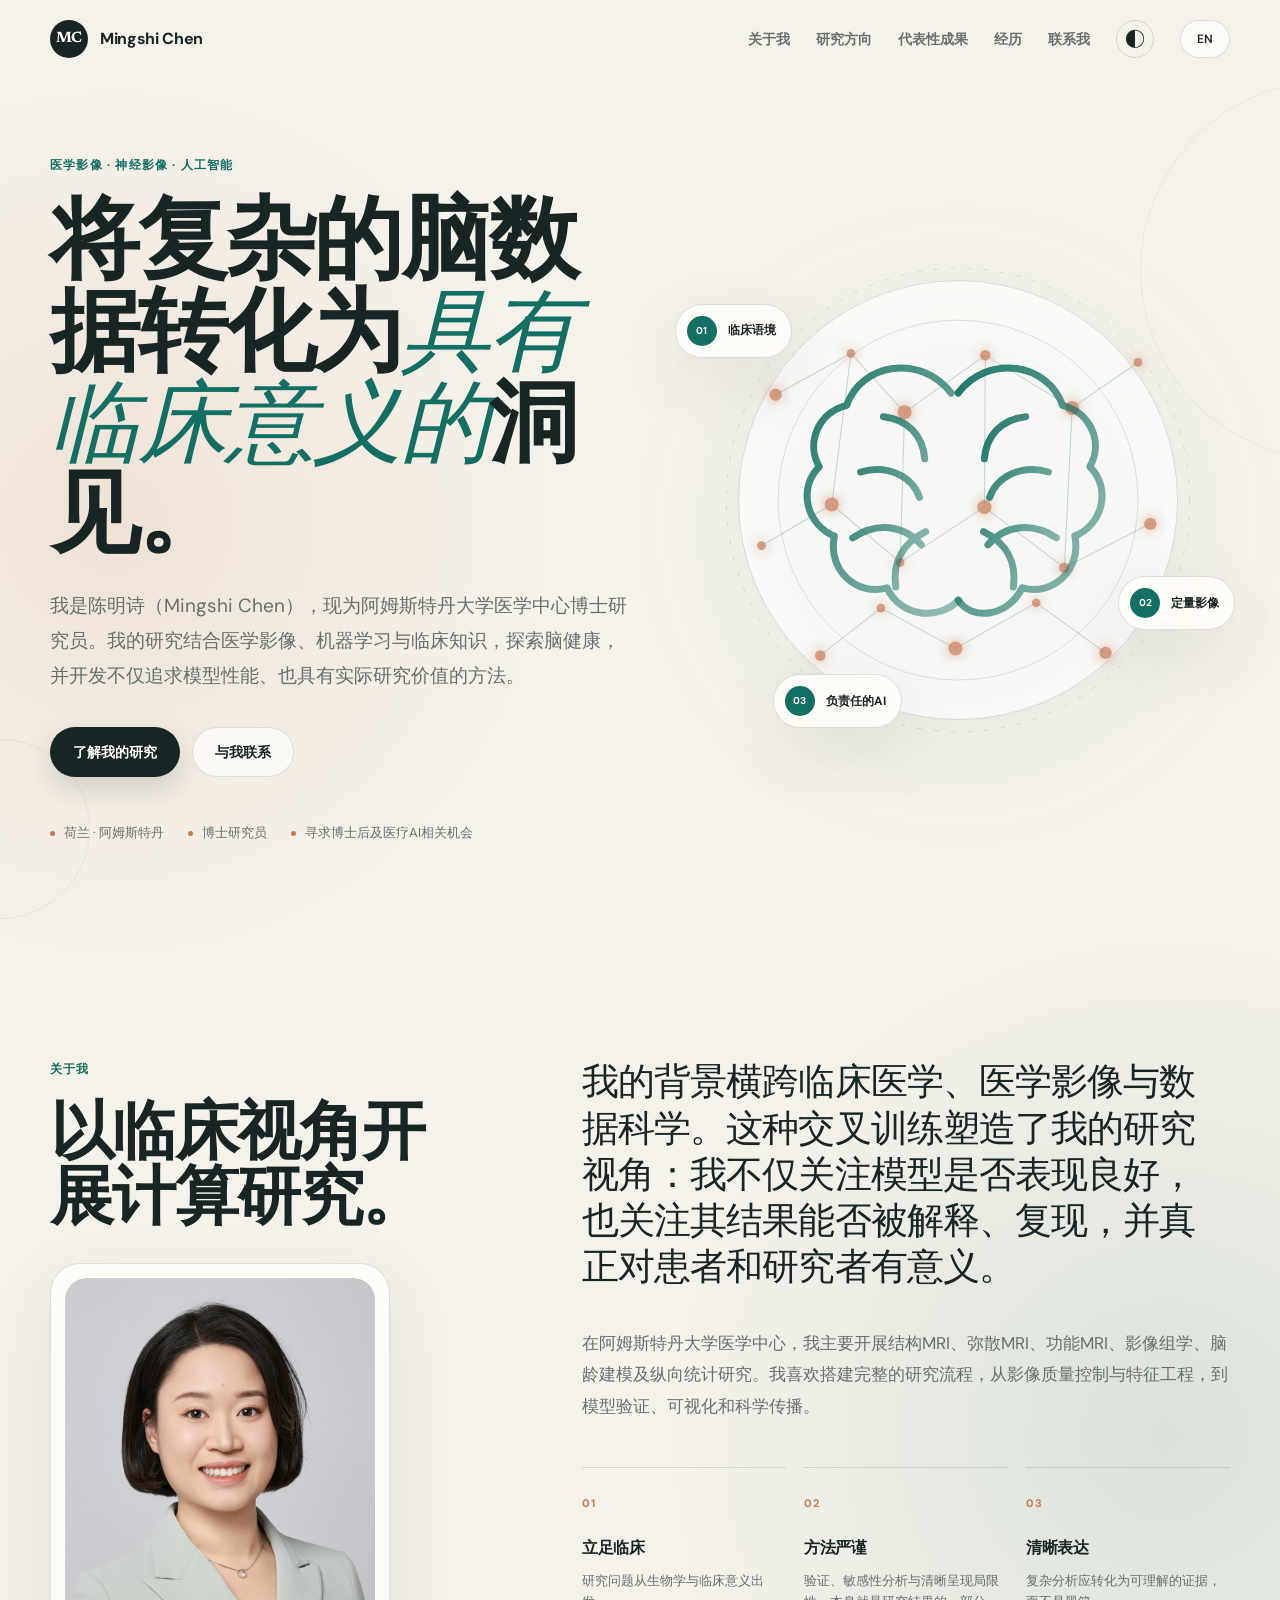
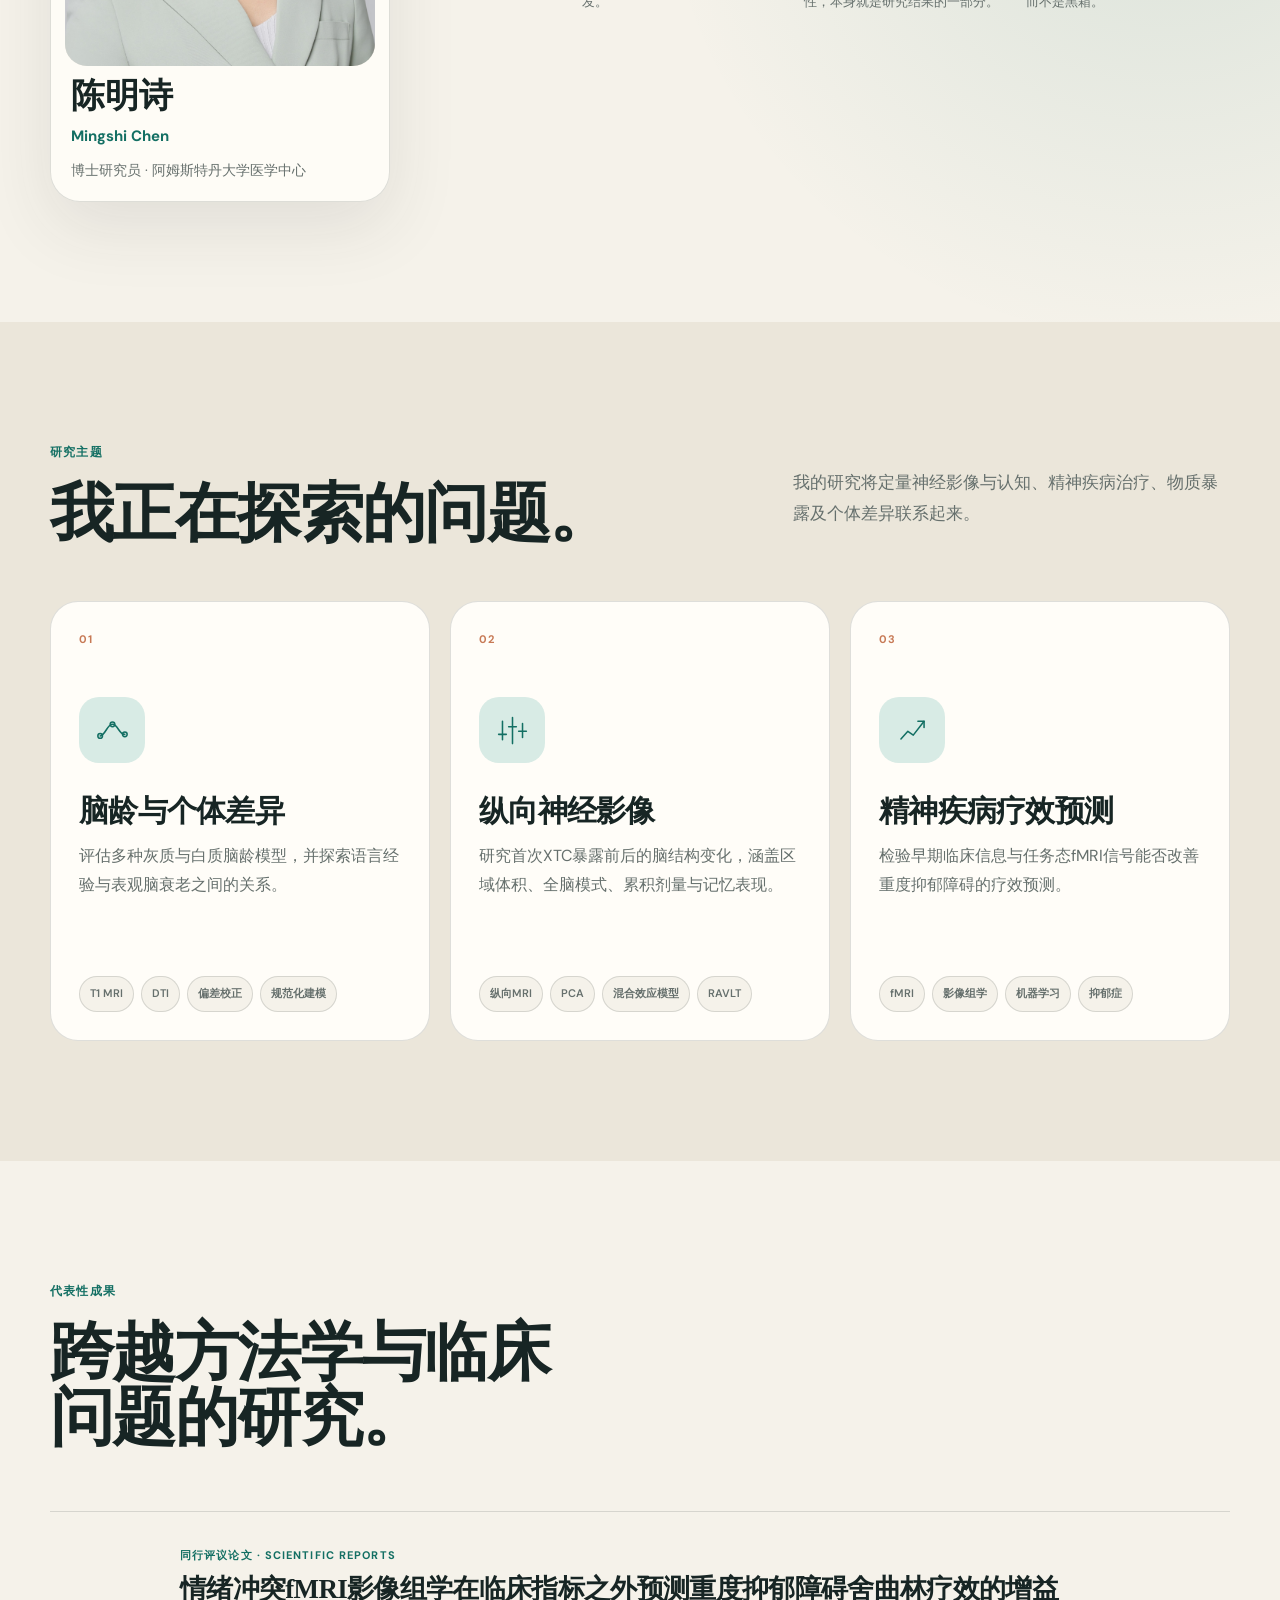
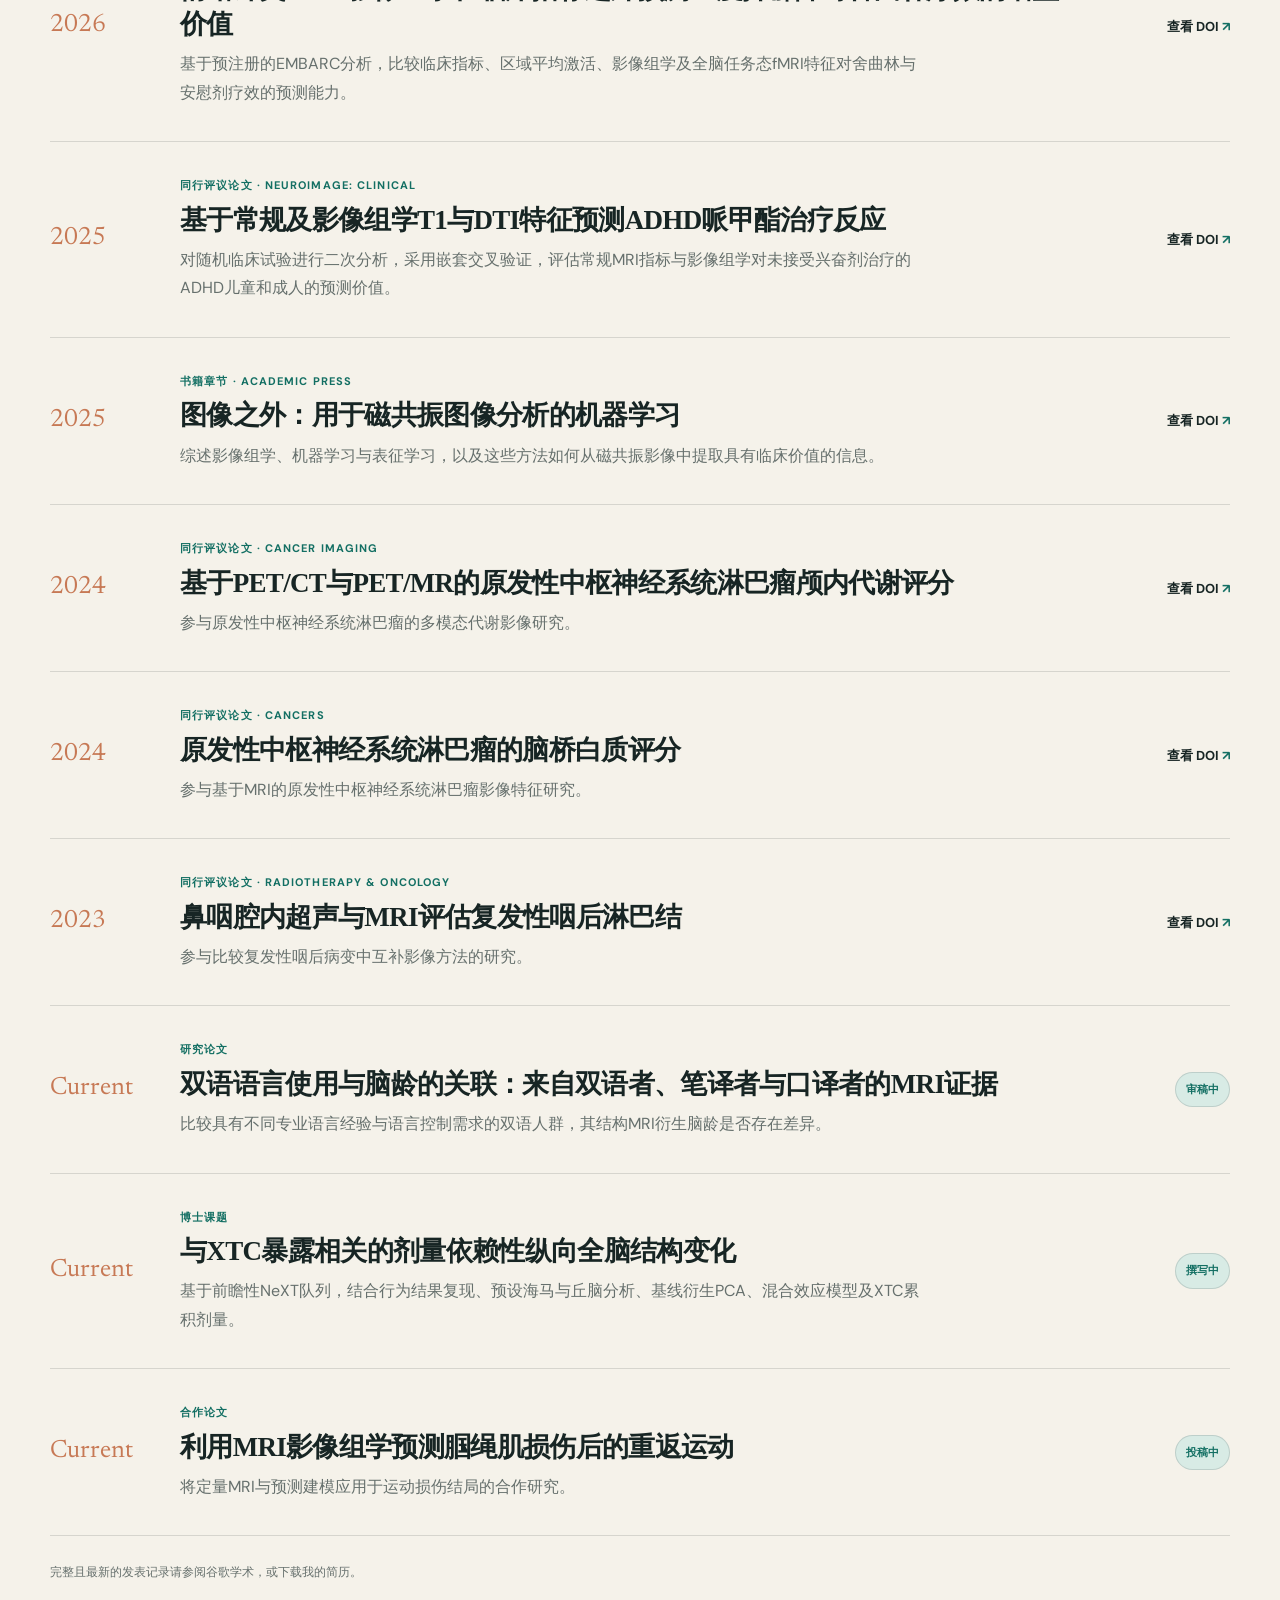
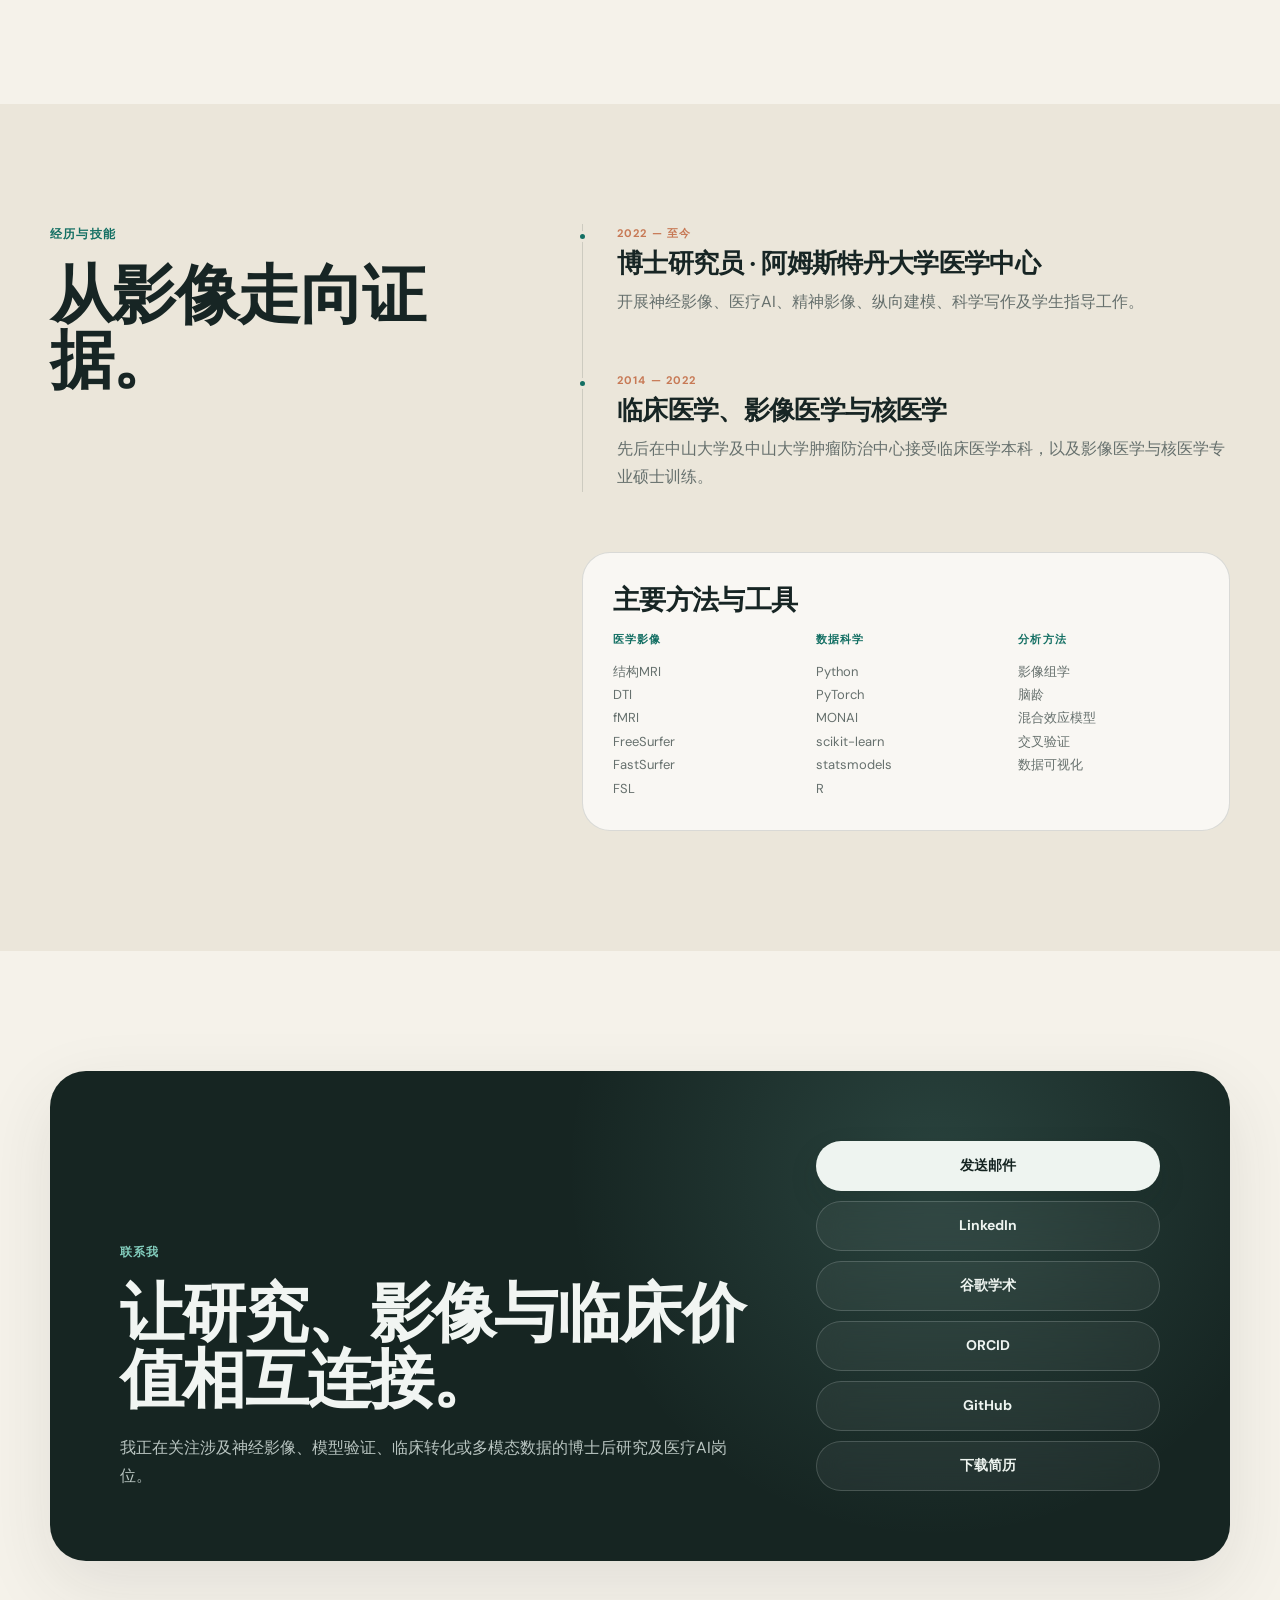
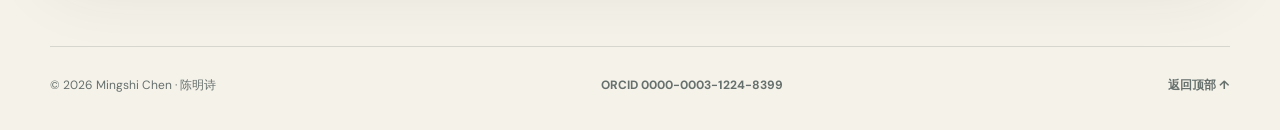
==== zh.html @ d7b3ef87 "Add files via upload" ====
<!DOCTYPE html>

<html data-theme="light" lang="zh-CN">
<head>
<meta charset="utf-8"/>
<meta content="width=device-width, initial-scale=1, viewport-fit=cover" name="viewport"/>
<meta content="Mingshi Chen——从事神经影像、脑健康与临床导向机器学习研究的医学影像与人工智能研究者。" name="description"/>
<meta content="#f7f5ef" name="theme-color"/>
<title>Mingshi Chen｜医学影像与人工智能</title>
<meta content="Mingshi Chen｜医学影像与人工智能" property="og:title"/>
<meta content="在神经影像、临床科学与机器学习交叉领域开展医学影像与人工智能研究。" property="og:description"/>
<meta content="website" property="og:type"/>
<link href="https://fonts.googleapis.com" rel="preconnect"/>
<link crossorigin="" href="https://fonts.gstatic.com" rel="preconnect"/>
<link href="index.html" hreflang="en" rel="alternate"/><link href="zh.html" hreflang="zh-CN" rel="alternate"/><link href="https://fonts.googleapis.com/css2?family=DM+Sans:wght@400;500;600;700&amp;family=Newsreader:opsz,wght@6..72,500;6..72,600&amp;display=swap" rel="stylesheet"/>
<link href="styles.css" rel="stylesheet"/>
<script>
    // Apply saved theme before rendering to avoid a flash.
    const savedTheme = localStorage.getItem("theme");
    if (savedTheme) document.documentElement.dataset.theme = savedTheme;
  </script>
</head>
<body>
<a class="skip-link" href="#main">跳到正文</a>
<header class="site-header">
<div class="container nav-wrap">
<a aria-label="Mingshi Chen，主页" class="brand" href="#top">
<span aria-hidden="true" class="brand-mark">MC</span>
<span>Mingshi Chen</span>
</a>
<button aria-controls="main-nav" aria-expanded="false" class="nav-toggle">
<span class="sr-only">打开导航菜单</span>
<span></span><span></span>
</button>
<nav aria-label="主导航" class="main-nav" id="main-nav">
<a href="#about">关于我</a>
<a href="#research">研究方向</a>
<a href="#work">代表性成果</a>
<a href="#experience">经历</a>
<a href="#contact">联系我</a>
<button aria-label="切换颜色主题" class="theme-toggle" type="button">
<span aria-hidden="true" class="theme-icon">◐</span>
</button>
<a aria-label="Switch to English" class="lang-switch" data-language-target="index.html" href="index.html" hreflang="en" lang="en">EN</a></nav>
</div>
</header>
<main id="main">
<section class="hero" id="top">
<div aria-hidden="true" class="hero-orbit hero-orbit-one"></div>
<div aria-hidden="true" class="hero-orbit hero-orbit-two"></div>
<div class="container hero-grid">
<div class="hero-copy reveal">
<p class="eyebrow">医学影像 · 神经影像 · 人工智能</p>
<h1>将复杂的脑数据转化为<em>具有临床意义的</em>洞见。</h1>
<p class="hero-lead">我是陈明诗（Mingshi Chen），现为阿姆斯特丹大学医学中心博士研究员。我的研究结合医学影像、机器学习与临床知识，探索脑健康，并开发不仅追求模型性能、也具有实际研究价值的方法。</p>
<div class="hero-actions">
<a class="button button-primary" href="#research">了解我的研究</a>
<a class="button button-secondary" href="#contact">与我联系</a>
</div>
<ul aria-label="当前简介" class="hero-meta">
<li>荷兰 · 阿姆斯特丹</li>
<li>博士研究员</li>
<li>寻求博士后及医疗AI相关机会</li>
</ul>
</div>
<div aria-label="脑影像与互联数据的抽象可视化" class="hero-visual reveal">
<svg aria-labelledby="brain-title brain-desc" role="img" viewbox="0 0 620 620">
<title id="brain-title">Abstract brain and data network</title>
<desc id="brain-desc">Organic brain contours surrounded by connected data points.</desc>
<defs>
<lineargradient id="brainGradient" x1="0" x2="1" y1="0" y2="1">
<stop offset="0%" stop-color="currentColor" stop-opacity=".95"></stop>
<stop offset="100%" stop-color="currentColor" stop-opacity=".42"></stop>
</lineargradient>
<filter id="softGlow">
<fegaussianblur result="blur" stddeviation="7"></fegaussianblur>
<femerge><femergenode in="blur"></femergenode><femergenode in="SourceGraphic"></femergenode></femerge>
</filter>
</defs>
<circle class="visual-halo" cx="310" cy="310" r="250"></circle>
<circle class="visual-ring" cx="310" cy="310" r="205"></circle>
<circle class="visual-ring visual-ring-dash" cx="310" cy="310" r="264"></circle>
<g class="network-lines">
<path d="M102 190 L188 143 L249 210 L341 145 L440 205 L515 153"></path>
<path d="M86 362 L166 315 L244 381 L340 318 L431 387 L529 337"></path>
<path d="M153 487 L222 433 L307 479 L399 427 L478 484"></path>
<path d="M188 143 L166 315 M249 210 L244 381 M341 145 L340 318 M440 205 L431 387"></path>
</g>
<g class="network-nodes" filter="url(#softGlow)">
<circle cx="102" cy="190" r="7"></circle><circle cx="188" cy="143" r="5"></circle>
<circle cx="249" cy="210" r="8"></circle><circle cx="341" cy="145" r="6"></circle>
<circle cx="440" cy="205" r="8"></circle><circle cx="515" cy="153" r="5"></circle>
<circle cx="86" cy="362" r="5"></circle><circle cx="166" cy="315" r="8"></circle>
<circle cx="244" cy="381" r="5"></circle><circle cx="340" cy="318" r="8"></circle>
<circle cx="431" cy="387" r="6"></circle><circle cx="529" cy="337" r="7"></circle>
<circle cx="153" cy="487" r="6"></circle><circle cx="222" cy="433" r="5"></circle>
<circle cx="307" cy="479" r="8"></circle><circle cx="399" cy="427" r="5"></circle>
<circle cx="478" cy="484" r="7"></circle>
</g>
<g class="brain-shape" fill="none" stroke="url(#brainGradient)" stroke-linecap="round" stroke-linejoin="round">
<path d="M302 188c-35-45-102-34-119 14-32 8-47 43-31 70-25 24-15 66 17 79-8 38 25 69 60 59 16 33 57 38 82 14"></path>
<path d="M310 188c35-45 102-34 119 14 32 8 47 43 31 70 25 24 15 66-17 79 8 38-25 69-60 59-16 33-57 38-73 14"></path>
<path d="M306 195v222"></path>
<path d="M225 215c28 3 45 22 47 48M199 278c31-9 59 5 67 29M190 353c27-18 58-15 78 8M239 409c-4-28 8-50 34-63"></path>
<path d="M387 215c-28 3-45 22-47 48M413 278c-31-9-59 5-67 29M422 353c-27-18-58-15-78 8M373 409c4-28-8-50-34-63"></path>
</g>
</svg>
<div class="visual-label label-one"><span>01</span><strong>临床语境</strong></div><div class="visual-label label-two"><span>02</span><strong>定量影像</strong></div><div class="visual-label label-three"><span>03</span><strong>负责任的AI</strong></div></div>
</div>
</section>
<section class="section about-section" id="about">
<div class="container two-column">
<div class="section-heading reveal">
<p class="eyebrow">关于我</p>
<h2>以临床视角开展计算研究。</h2>
<div class="about-photo-card reveal"><div class="about-photo-frame"><img alt="陈明诗个人照片" src="mingshi-chen-photo.jpg"/></div><div class="about-photo-caption"><p class="about-photo-name">陈明诗</p><p class="about-photo-subname">Mingshi Chen</p><p class="about-photo-role">博士研究员 · 阿姆斯特丹大学医学中心</p></div></div></div>
<div class="about-copy reveal">
<p class="large-copy">我的背景横跨临床医学、医学影像与数据科学。这种交叉训练塑造了我的研究视角：我不仅关注模型是否表现良好，也关注其结果能否被解释、复现，并真正对患者和研究者有意义。</p>
<p>在阿姆斯特丹大学医学中心，我主要开展结构MRI、弥散MRI、功能MRI、影像组学、脑龄建模及纵向统计研究。我喜欢搭建完整的研究流程，从影像质量控制与特征工程，到模型验证、可视化和科学传播。</p>
<div class="principles">
<article>
<span>01</span>
<h3>立足临床</h3>
<p>研究问题从生物学与临床意义出发。</p>
</article>
<article>
<span>02</span>
<h3>方法严谨</h3>
<p>验证、敏感性分析与清晰呈现局限性，本身就是研究结果的一部分。</p>
</article>
<article>
<span>03</span>
<h3>清晰表达</h3>
<p>复杂分析应转化为可理解的证据，而不是黑箱。</p>
</article>
</div>
</div>
</div>
</section>
<section class="section research-section" id="research">
<div class="container">
<div class="section-heading section-heading-wide reveal">
<div>
<p class="eyebrow">研究主题</p>
<h2>我正在探索的问题。</h2>
</div>
<p>我的研究将定量神经影像与认知、精神疾病治疗、物质暴露及个体差异联系起来。</p>
</div>
<div class="card-grid">
<article class="research-card reveal">
<div class="card-index">01</div>
<div aria-hidden="true" class="card-icon">
<svg viewbox="0 0 48 48"><path d="M8 31c7-1 9-15 16-15s9 14 16 13"></path><circle cx="8" cy="31" r="3"></circle><circle cx="24" cy="16" r="3"></circle><circle cx="40" cy="29" r="3"></circle></svg>
</div>
<h3>脑龄与个体差异</h3>
<p>评估多种灰质与白质脑龄模型，并探索语言经验与表观脑衰老之间的关系。</p>
<ul class="tag-list">
<li>T1 MRI</li><li>DTI</li><li>偏差校正</li><li>规范化建模</li>
</ul>
</article>
<article class="research-card reveal">
<div class="card-index">02</div>
<div aria-hidden="true" class="card-icon">
<svg viewbox="0 0 48 48"><path d="M11 12v24M24 7v34M37 15v18"></path><path d="M6 29h10M19 19h10M32 25h10"></path></svg>
</div>
<h3>纵向神经影像</h3>
<p>研究首次XTC暴露前后的脑结构变化，涵盖区域体积、全脑模式、累积剂量与记忆表现。</p>
<ul class="tag-list">
<li>纵向MRI</li><li>PCA</li><li>混合效应模型</li><li>RAVLT</li>
</ul>
</article>
<article class="research-card reveal">
<div class="card-index">03</div>
<div aria-hidden="true" class="card-icon">
<svg viewbox="0 0 48 48"><path d="M9 35l9-10 7 5 14-18"></path><path d="M31 12h8v8"></path></svg>
</div>
<h3>精神疾病疗效预测</h3>
<p>检验早期临床信息与任务态fMRI信号能否改善重度抑郁障碍的疗效预测。</p>
<ul class="tag-list">
<li>fMRI</li><li>影像组学</li><li>机器学习</li><li>抑郁症</li>
</ul>
</article>
</div>
</div>
</section>
<section class="section work-section" id="work">
<div class="container">
<div class="section-heading reveal">
<p class="eyebrow">代表性成果</p>
<h2>跨越方法学与临床问题的研究。</h2>
</div>
<div class="work-list">
<article class="work-item reveal">
<div class="work-year">2026</div>
<div>
<p class="work-type">同行评议论文 · Scientific Reports</p>
<h3>情绪冲突fMRI影像组学在临床指标之外预测重度抑郁障碍舍曲林疗效的增益价值</h3>
<p>基于预注册的EMBARC分析，比较临床指标、区域平均激活、影像组学及全脑任务态fMRI特征对舍曲林与安慰剂疗效的预测能力。</p>
</div>
<a class="text-link" href="https://doi.org/10.1038/s41598-026-56688-y" rel="noopener noreferrer" target="_blank">查看 DOI <span aria-hidden="true">↗</span></a>
</article>
<article class="work-item reveal">
<div class="work-year">2025</div>
<div>
<p class="work-type">同行评议论文 · NeuroImage: Clinical</p>
<h3>基于常规及影像组学T1与DTI特征预测ADHD哌甲酯治疗反应</h3>
<p>对随机临床试验进行二次分析，采用嵌套交叉验证，评估常规MRI指标与影像组学对未接受兴奋剂治疗的ADHD儿童和成人的预测价值。</p>
</div>
<a class="text-link" href="https://doi.org/10.1016/j.nicl.2024.103707" rel="noopener noreferrer" target="_blank">查看 DOI <span aria-hidden="true">↗</span></a>
</article>
<article class="work-item reveal">
<div class="work-year">2025</div>
<div>
<p class="work-type">书籍章节 · Academic Press</p>
<h3>图像之外：用于磁共振图像分析的机器学习</h3>
<p>综述影像组学、机器学习与表征学习，以及这些方法如何从磁共振影像中提取具有临床价值的信息。</p>
</div>
<a class="text-link" href="https://doi.org/10.1016/B978-0-443-14109-6.00014-6" rel="noopener noreferrer" target="_blank">查看 DOI <span aria-hidden="true">↗</span></a>
</article>
<article class="work-item reveal">
<div class="work-year">2024</div>
<div>
<p class="work-type">同行评议论文 · Cancer Imaging</p>
<h3>基于PET/CT与PET/MR的原发性中枢神经系统淋巴瘤颅内代谢评分</h3>
<p>参与原发性中枢神经系统淋巴瘤的多模态代谢影像研究。</p>
</div>
<a class="text-link" href="https://doi.org/10.1186/s40644-024-00798-1" rel="noopener noreferrer" target="_blank">查看 DOI <span aria-hidden="true">↗</span></a>
</article>
<article class="work-item reveal">
<div class="work-year">2024</div>
<div>
<p class="work-type">同行评议论文 · Cancers</p>
<h3>原发性中枢神经系统淋巴瘤的脑桥白质评分</h3>
<p>参与基于MRI的原发性中枢神经系统淋巴瘤影像特征研究。</p>
</div>
<a class="text-link" href="https://doi.org/10.3390/cancers16152708" rel="noopener noreferrer" target="_blank">查看 DOI <span aria-hidden="true">↗</span></a>
</article>
<article class="work-item reveal">
<div class="work-year">2023</div>
<div>
<p class="work-type">同行评议论文 · Radiotherapy &amp; Oncology</p>
<h3>鼻咽腔内超声与MRI评估复发性咽后淋巴结</h3>
<p>参与比较复发性咽后病变中互补影像方法的研究。</p>
</div>
<a class="text-link" href="https://doi.org/10.1016/j.radonc.2023.109579" rel="noopener noreferrer" target="_blank">查看 DOI <span aria-hidden="true">↗</span></a>
</article>
<article class="work-item reveal">
<div class="work-year">Current</div>
<div>
<p class="work-type">研究论文</p>
<h3>双语语言使用与脑龄的关联：来自双语者、笔译者与口译者的MRI证据</h3>
<p>比较具有不同专业语言经验与语言控制需求的双语人群，其结构MRI衍生脑龄是否存在差异。</p>
</div>
<span class="status-pill">审稿中</span>
</article>
<article class="work-item reveal">
<div class="work-year">Current</div>
<div>
<p class="work-type">博士课题</p>
<h3>与XTC暴露相关的剂量依赖性纵向全脑结构变化</h3>
<p>基于前瞻性NeXT队列，结合行为结果复现、预设海马与丘脑分析、基线衍生PCA、混合效应模型及XTC累积剂量。</p>
</div>
<span class="status-pill">撰写中</span>
</article>
<article class="work-item reveal">
<div class="work-year">Current</div>
<div>
<p class="work-type">合作论文</p>
<h3>利用MRI影像组学预测腘绳肌损伤后的重返运动</h3>
<p>将定量MRI与预测建模应用于运动损伤结局的合作研究。</p>
</div>
<span class="status-pill">投稿中</span>
</article>
</div>
<p class="edit-note reveal">完整且最新的发表记录请参阅谷歌学术，或下载我的简历。</p>
</div>
</section>
<section class="section experience-section" id="experience">
<div class="container two-column">
<div class="section-heading reveal">
<p class="eyebrow">经历与技能</p>
<h2>从影像走向证据。</h2>
</div>
<div class="experience-content reveal">
<div class="timeline">
<article>
<div class="timeline-dot"></div>
<p class="timeline-date">2022 — 至今</p>
<h3>博士研究员 · 阿姆斯特丹大学医学中心</h3>
<p>开展神经影像、医疗AI、精神影像、纵向建模、科学写作及学生指导工作。</p>
</article>
<article>
<div class="timeline-dot"></div>
<p class="timeline-date">2014 — 2022</p>
<h3>临床医学、影像医学与核医学</h3>
<p>先后在中山大学及中山大学肿瘤防治中心接受临床医学本科，以及影像医学与核医学专业硕士训练。</p>
</article>
</div>
<div class="toolkit">
<h3>主要方法与工具</h3>
<div class="tool-groups">
<div>
<p>医学影像</p>
<span>结构MRI</span><span>DTI</span><span>fMRI</span>
<span>FreeSurfer</span><span>FastSurfer</span><span>FSL</span>
</div>
<div>
<p>数据科学</p>
<span>Python</span><span>PyTorch</span><span>MONAI</span>
<span>scikit-learn</span><span>statsmodels</span><span>R</span>
</div>
<div>
<p>分析方法</p>
<span>影像组学</span><span>脑龄</span><span>混合效应模型</span>
<span>交叉验证</span><span>数据可视化</span>
</div>
</div>
</div>
</div>
</div>
</section>
<section class="section contact-section" id="contact">
<div class="container contact-panel reveal">
<div>
<p class="eyebrow">联系我</p>
<h2>让研究、影像与临床价值相互连接。</h2>
<p>我正在关注涉及神经影像、模型验证、临床转化或多模态数据的博士后研究及医疗AI岗位。</p>
</div>
<div class="contact-actions">
<a class="button button-primary" href="mailto:mancy_chen@163.com">发送邮件</a>
<a class="button button-secondary" href="https://www.linkedin.com/in/mingshi-chen/" rel="noopener noreferrer" target="_blank">LinkedIn</a>
<a class="button button-secondary" href="https://scholar.google.com/citations?hl=en&amp;user=pt1ozw4AAAAJ" rel="noopener noreferrer" target="_blank">谷歌学术</a>
<a class="button button-secondary" href="https://orcid.org/0000-0003-1224-8399" rel="noopener noreferrer" target="_blank">ORCID</a>
<a class="button button-secondary" href="https://github.com/Mancy-Chen" rel="noopener noreferrer" target="_blank">GitHub</a>
<a class="button button-secondary" href="Mingshi_Chen_CV.pdf" target="_blank">下载简历</a>
</div>
</div>
</section>
</main>
<footer class="site-footer">
<div class="container footer-inner">
<p>© <span id="year"></span> Mingshi Chen · 陈明诗</p>
<p><a href="https://orcid.org/0000-0003-1224-8399" rel="noopener noreferrer" target="_blank">ORCID 0000-0003-1224-8399</a></p>
<a href="#top">返回顶部 ↑</a>
</div>
</footer>
<script src="script.js"></script>
</body>
</html>
---- styles.css ----
:root {
  --bg: #f5f2ea;
  --bg-soft: #ebe6da;
  --surface: rgba(255, 255, 255, .68);
  --surface-solid: #fffdf8;
  --ink: #172524;
  --muted: #66706d;
  --line: rgba(23, 37, 36, .14);
  --accent: #136f63;
  --accent-soft: #d8ebe5;
  --accent-2: #c77955;
  --shadow: 0 24px 70px rgba(45, 50, 45, .10);
  --radius: 28px;
  --container: 1180px;
  --serif: "Newsreader", Georgia, serif;
  --sans: "DM Sans", Arial, sans-serif;
}

html[data-theme="dark"] {
  --bg: #101716;
  --bg-soft: #17201f;
  --surface: rgba(28, 40, 38, .78);
  --surface-solid: #182220;
  --ink: #edf3ef;
  --muted: #aebbb6;
  --line: rgba(230, 242, 237, .14);
  --accent: #81cabb;
  --accent-soft: #203f39;
  --accent-2: #e5a17e;
  --shadow: 0 24px 70px rgba(0, 0, 0, .24);
}

* { box-sizing: border-box; }

html {
  scroll-behavior: smooth;
  scroll-padding-top: 92px;
}

body {
  margin: 0;
  font-family: var(--sans);
  color: var(--ink);
  background:
    radial-gradient(circle at 9% 8%, rgba(199, 121, 85, .13), transparent 28rem),
    radial-gradient(circle at 91% 22%, rgba(19, 111, 99, .12), transparent 32rem),
    var(--bg);
  line-height: 1.65;
  -webkit-font-smoothing: antialiased;
}

a { color: inherit; }

button, a { -webkit-tap-highlight-color: transparent; }

img, svg { display: block; max-width: 100%; }

.container {
  width: min(calc(100% - 40px), var(--container));
  margin-inline: auto;
}

.sr-only {
  position: absolute;
  width: 1px; height: 1px;
  padding: 0; margin: -1px;
  overflow: hidden; clip: rect(0, 0, 0, 0);
  white-space: nowrap; border: 0;
}

.skip-link {
  position: fixed;
  top: 12px;
  left: 12px;
  z-index: 999;
  transform: translateY(-160%);
  padding: 10px 16px;
  color: var(--surface-solid);
  background: var(--ink);
  border-radius: 999px;
  text-decoration: none;
}

.skip-link:focus { transform: translateY(0); }

.site-header {
  position: fixed;
  z-index: 100;
  inset: 0 0 auto;
  border-bottom: 1px solid transparent;
  transition: background .25s ease, border-color .25s ease, backdrop-filter .25s ease;
}

.site-header.scrolled {
  background: color-mix(in srgb, var(--bg) 82%, transparent);
  border-color: var(--line);
  backdrop-filter: blur(18px);
}

.nav-wrap {
  min-height: 78px;
  display: flex;
  align-items: center;
  justify-content: space-between;
}

.brand {
  display: inline-flex;
  align-items: center;
  gap: 12px;
  font-weight: 700;
  text-decoration: none;
  letter-spacing: -.02em;
}

.brand-mark {
  display: grid;
  place-items: center;
  width: 38px;
  height: 38px;
  color: var(--surface-solid);
  background: var(--ink);
  border-radius: 50%;
  font-family: var(--serif);
  font-size: 15px;
}

.main-nav {
  display: flex;
  align-items: center;
  gap: 26px;
}

.main-nav > a {
  position: relative;
  color: var(--muted);
  font-size: 14px;
  font-weight: 600;
  text-decoration: none;
}

.main-nav > a::after {
  content: "";
  position: absolute;
  inset: auto 0 -8px;
  height: 2px;
  background: var(--accent);
  transform: scaleX(0);
  transform-origin: left;
  transition: transform .2s ease;
}

.main-nav > a:hover,
.main-nav > a:focus-visible { color: var(--ink); }

.main-nav > a:hover::after,
.main-nav > a:focus-visible::after { transform: scaleX(1); }

.theme-toggle,
.nav-toggle {
  border: 0;
  color: var(--ink);
  background: transparent;
  cursor: pointer;
}

.theme-toggle {
  display: grid;
  place-items: center;
  width: 38px;
  height: 38px;
  border: 1px solid var(--line);
  border-radius: 50%;
  font-size: 20px;
}

.nav-toggle { display: none; }

.hero {
  position: relative;
  min-height: 820px;
  padding: 155px 0 95px;
  overflow: hidden;
}

.hero-grid {
  position: relative;
  z-index: 2;
  display: grid;
  grid-template-columns: minmax(0, 1.03fr) minmax(460px, .97fr);
  gap: 58px;
  align-items: center;
}

.eyebrow {
  margin: 0 0 18px;
  color: var(--accent);
  font-size: 12px;
  font-weight: 700;
  letter-spacing: .16em;
  text-transform: uppercase;
}

h1, h2, h3, p { margin-top: 0; }

h1, h2 {
  font-family: var(--serif);
  font-weight: 600;
  letter-spacing: -.045em;
  line-height: 1.02;
}

h1 {
  max-width: 740px;
  margin-bottom: 28px;
  font-size: clamp(58px, 7vw, 94px);
}

h1 em {
  color: var(--accent);
  font-weight: 500;
}

h2 {
  margin-bottom: 26px;
  font-size: clamp(42px, 5vw, 66px);
}

h3 {
  margin-bottom: 12px;
  font-size: 20px;
  line-height: 1.3;
  letter-spacing: -.02em;
}

.hero-lead {
  max-width: 680px;
  margin-bottom: 34px;
  color: var(--muted);
  font-size: 19px;
}

.hero-actions {
  display: flex;
  flex-wrap: wrap;
  gap: 12px;
  margin-bottom: 44px;
}

.button {
  display: inline-flex;
  align-items: center;
  justify-content: center;
  min-height: 50px;
  padding: 0 22px;
  border: 1px solid transparent;
  border-radius: 999px;
  font-size: 14px;
  font-weight: 700;
  text-decoration: none;
  transition: transform .2s ease, box-shadow .2s ease, background .2s ease;
}

.button:hover,
.button:focus-visible { transform: translateY(-2px); }

.button-primary {
  color: var(--surface-solid);
  background: var(--ink);
  box-shadow: 0 12px 28px rgba(20, 37, 35, .15);
}

html[data-theme="dark"] .button-primary {
  color: #10201d;
  background: var(--accent);
}

.button-secondary {
  border-color: var(--line);
  background: var(--surface);
  backdrop-filter: blur(12px);
}

.hero-meta {
  display: flex;
  flex-wrap: wrap;
  gap: 8px 24px;
  margin: 0;
  padding: 0;
  color: var(--muted);
  font-size: 13px;
  list-style: none;
}

.hero-meta li {
  position: relative;
  padding-left: 14px;
}

.hero-meta li::before {
  content: "";
  position: absolute;
  top: .75em;
  left: 0;
  width: 5px;
  height: 5px;
  background: var(--accent-2);
  border-radius: 50%;
}

.hero-visual {
  position: relative;
  width: 100%;
  color: var(--accent);
}

.hero-visual svg { filter: drop-shadow(0 25px 60px rgba(19, 111, 99, .10)); }

.visual-halo {
  fill: var(--surface);
  stroke: var(--line);
  stroke-width: 1;
}

.visual-ring {
  fill: none;
  stroke: var(--line);
  stroke-width: 1;
}

.visual-ring-dash {
  stroke-dasharray: 5 14;
  animation: rotate 55s linear infinite;
  transform-origin: center;
}

.network-lines {
  fill: none;
  stroke: currentColor;
  stroke-width: 1.2;
  opacity: .24;
}

.network-nodes {
  fill: var(--accent-2);
  opacity: .72;
}

.brain-shape { stroke-width: 8; }

.visual-label {
  position: absolute;
  display: flex;
  align-items: center;
  gap: 11px;
  padding: 11px 15px 11px 11px;
  color: var(--ink);
  background: color-mix(in srgb, var(--surface-solid) 88%, transparent);
  border: 1px solid var(--line);
  border-radius: 999px;
  box-shadow: var(--shadow);
  backdrop-filter: blur(14px);
  font-size: 12px;
}

.visual-label span {
  display: grid;
  place-items: center;
  width: 30px; height: 30px;
  color: var(--surface-solid);
  background: var(--accent);
  border-radius: 50%;
  font-size: 10px;
  font-weight: 700;
}

html[data-theme="dark"] .visual-label span { color: #10201d; }

.label-one { top: 14%; left: -2%; }
.label-two { right: -1%; bottom: 26%; }
.label-three { bottom: 8%; left: 16%; }

.hero-orbit {
  position: absolute;
  border: 1px solid var(--line);
  border-radius: 50%;
  opacity: .45;
  pointer-events: none;
}

.hero-orbit-one {
  width: 380px; height: 380px;
  top: 80px; right: -240px;
}

.hero-orbit-two {
  width: 180px; height: 180px;
  bottom: 20px; left: -90px;
}

.section { padding: 120px 0; }

.two-column {
  display: grid;
  grid-template-columns: .8fr 1.2fr;
  gap: 100px;
  align-items: start;
}

.section-heading { max-width: 530px; }

.large-copy {
  color: var(--ink);
  font-family: var(--serif);
  font-size: clamp(27px, 3vw, 37px);
  line-height: 1.25;
  letter-spacing: -.025em;
}

.about-copy > p:not(.large-copy) {
  max-width: 760px;
  color: var(--muted);
  font-size: 17px;
}

.principles {
  display: grid;
  grid-template-columns: repeat(3, 1fr);
  gap: 18px;
  margin-top: 45px;
}

.principles article {
  padding-top: 20px;
  border-top: 1px solid var(--line);
}

.principles span,
.card-index {
  color: var(--accent-2);
  font-size: 11px;
  font-weight: 700;
  letter-spacing: .12em;
}

.principles h3 {
  margin-top: 22px;
  font-size: 16px;
}

.principles p {
  margin: 0;
  color: var(--muted);
  font-size: 13px;
  line-height: 1.6;
}

.research-section { background: var(--bg-soft); }

.section-heading-wide {
  max-width: none;
  display: grid;
  grid-template-columns: 1fr .65fr;
  gap: 70px;
  align-items: end;
  margin-bottom: 54px;
}

.section-heading-wide h2 { margin-bottom: 0; }
.section-heading-wide > p { color: var(--muted); font-size: 17px; }

.card-grid {
  display: grid;
  grid-template-columns: repeat(3, 1fr);
  gap: 20px;
}

.research-card {
  min-height: 440px;
  display: flex;
  flex-direction: column;
  padding: 28px;
  background: var(--surface-solid);
  border: 1px solid var(--line);
  border-radius: var(--radius);
  box-shadow: 0 0 0 transparent;
  transition: transform .25s ease, box-shadow .25s ease;
}

.research-card:hover {
  transform: translateY(-7px);
  box-shadow: var(--shadow);
}

.card-icon {
  display: grid;
  place-items: center;
  width: 66px; height: 66px;
  margin: 48px 0 28px;
  color: var(--accent);
  background: var(--accent-soft);
  border-radius: 20px;
}

.card-icon svg {
  width: 37px;
  fill: none;
  stroke: currentColor;
  stroke-linecap: round;
  stroke-linejoin: round;
  stroke-width: 2;
}

.research-card h3 {
  max-width: 280px;
  font-family: var(--serif);
  font-size: 30px;
  font-weight: 600;
}

.research-card > p {
  margin-bottom: 24px;
  color: var(--muted);
}

.tag-list {
  display: flex;
  flex-wrap: wrap;
  gap: 7px;
  margin: auto 0 0;
  padding: 0;
  list-style: none;
}

.tag-list li,
.status-pill {
  display: inline-flex;
  padding: 7px 10px;
  color: var(--muted);
  background: var(--bg);
  border: 1px solid var(--line);
  border-radius: 999px;
  font-size: 11px;
  font-weight: 600;
}

.work-section .section-heading { margin-bottom: 60px; }

.work-list { border-top: 1px solid var(--line); }

.work-item {
  display: grid;
  grid-template-columns: 100px 1fr 130px;
  gap: 30px;
  align-items: center;
  padding: 34px 0;
  border-bottom: 1px solid var(--line);
}

.work-year {
  color: var(--accent-2);
  font-family: var(--serif);
  font-size: 25px;
}

.work-type {
  margin-bottom: 7px;
  color: var(--accent);
  font-size: 11px;
  font-weight: 700;
  letter-spacing: .1em;
  text-transform: uppercase;
}

.work-item h3 {
  margin-bottom: 8px;
  font-family: var(--serif);
  font-size: 27px;
  font-weight: 600;
}

.work-item p:last-child {
  max-width: 750px;
  margin-bottom: 0;
  color: var(--muted);
}

.text-link {
  justify-self: end;
  color: var(--ink);
  font-size: 13px;
  font-weight: 700;
  text-decoration: none;
}

.text-link span { color: var(--accent); }

.status-pill {
  justify-self: end;
  color: var(--accent);
  background: var(--accent-soft);
}

.edit-note {
  margin: 26px 0 0;
  color: var(--muted);
  font-size: 12px;
}

.experience-section { background: var(--bg-soft); }

.timeline {
  margin-bottom: 60px;
  border-left: 1px solid var(--line);
}

.timeline article {
  position: relative;
  padding: 0 0 38px 34px;
}

.timeline article:last-child { padding-bottom: 0; }

.timeline-dot {
  position: absolute;
  top: 7px;
  left: -6px;
  width: 11px;
  height: 11px;
  background: var(--accent);
  border: 3px solid var(--bg-soft);
  border-radius: 50%;
}

.timeline-date {
  margin-bottom: 4px;
  color: var(--accent-2);
  font-size: 11px;
  font-weight: 700;
  letter-spacing: .1em;
  text-transform: uppercase;
}

.timeline h3 {
  margin-bottom: 7px;
  font-family: var(--serif);
  font-size: 26px;
  font-weight: 600;
}

.timeline p:last-child {
  max-width: 680px;
  color: var(--muted);
}

.toolkit {
  padding: 30px;
  background: var(--surface);
  border: 1px solid var(--line);
  border-radius: var(--radius);
}

.toolkit > h3 { font-family: var(--serif); font-size: 27px; }

.tool-groups {
  display: grid;
  grid-template-columns: repeat(3, 1fr);
  gap: 22px;
}

.tool-groups p {
  margin-bottom: 10px;
  color: var(--accent);
  font-size: 11px;
  font-weight: 700;
  letter-spacing: .1em;
  text-transform: uppercase;
}

.tool-groups span {
  display: block;
  color: var(--muted);
  font-size: 13px;
  line-height: 1.8;
}

.contact-section { padding-bottom: 85px; }

.contact-panel {
  display: grid;
  grid-template-columns: 1fr .55fr;
  gap: 70px;
  align-items: end;
  padding: 70px;
  color: #f1f5f2;
  background:
    radial-gradient(circle at 75% 20%, rgba(129, 202, 187, .18), transparent 23rem),
    #162522;
  border-radius: 36px;
  box-shadow: var(--shadow);
}

.contact-panel .eyebrow { color: #82ccbc; }
.contact-panel h2 { max-width: 760px; margin-bottom: 22px; }
.contact-panel p:not(.eyebrow) { max-width: 700px; margin-bottom: 0; color: #b9c5c1; }

.contact-actions {
  display: grid;
  gap: 10px;
}

.contact-actions .button-primary {
  color: #142320;
  background: #eef4f0;
}

.contact-actions .button-secondary {
  color: #eef4f0;
  border-color: rgba(238, 244, 240, .18);
  background: rgba(255, 255, 255, .05);
}

.site-footer { padding: 0 0 34px; }

.footer-inner {
  display: flex;
  gap: 25px;
  align-items: center;
  justify-content: space-between;
  padding-top: 28px;
  color: var(--muted);
  border-top: 1px solid var(--line);
  font-size: 12px;
}

.footer-inner p { margin: 0; }
.footer-inner a { font-weight: 700; text-decoration: none; }

.reveal {
  opacity: 0;
  transform: translateY(24px);
  transition: opacity .7s ease, transform .7s ease;
}

.reveal.is-visible {
  opacity: 1;
  transform: translateY(0);
}

@keyframes rotate {
  to { transform: rotate(360deg); }
}

@media (prefers-reduced-motion: reduce) {
  *, *::before, *::after {
    scroll-behavior: auto !important;
    animation-duration: .01ms !important;
    animation-iteration-count: 1 !important;
    transition-duration: .01ms !important;
  }
  .reveal { opacity: 1; transform: none; }
}

@media (max-width: 980px) {
  .hero { padding-top: 135px; }
  .hero-grid { grid-template-columns: 1fr; }
  .hero-copy { max-width: 780px; }
  .hero-visual { max-width: 620px; margin: 0 auto; }
  .two-column { grid-template-columns: 1fr; gap: 32px; }
  .section-heading { max-width: 720px; }
  .card-grid { grid-template-columns: 1fr; }
  .research-card { min-height: 0; }
  .section-heading-wide { grid-template-columns: 1fr; gap: 10px; }
  .contact-panel { grid-template-columns: 1fr; }
}

@media (max-width: 760px) {
  .container { width: min(calc(100% - 28px), var(--container)); }

  .nav-toggle {
    position: relative;
    z-index: 2;
    display: grid;
    gap: 5px;
    padding: 10px;
  }

  .nav-toggle span:not(.sr-only) {
    display: block;
    width: 24px;
    height: 2px;
    background: var(--ink);
    transition: transform .2s ease;
  }

  .nav-toggle[aria-expanded="true"] span:nth-child(2) { transform: translateY(3.5px) rotate(45deg); }
  .nav-toggle[aria-expanded="true"] span:nth-child(3) { transform: translateY(-3.5px) rotate(-45deg); }

  .main-nav {
    position: fixed;
    inset: 0;
    display: grid;
    align-content: center;
    justify-items: center;
    gap: 23px;
    background: var(--bg);
    transform: translateY(-105%);
    transition: transform .3s ease;
  }

  .main-nav.open { transform: translateY(0); }
  .main-nav > a { font-family: var(--serif); font-size: 33px; }

  .hero { min-height: auto; padding: 125px 0 70px; }
  h1 { font-size: clamp(50px, 15vw, 76px); }
  .hero-lead { font-size: 17px; }
  .hero-meta { display: grid; gap: 8px; }

  .hero-visual { margin-top: -20px; }
  .visual-label { font-size: 10px; }
  .label-one { top: 10%; left: 0; }
  .label-two { right: 0; bottom: 24%; }

  .section { padding: 82px 0; }
  .principles { grid-template-columns: 1fr; }
  .work-item { grid-template-columns: 1fr; gap: 9px; padding: 28px 0; }
  .text-link, .status-pill { justify-self: start; }
  .tool-groups { grid-template-columns: 1fr 1fr; }
  .contact-panel { padding: 38px 25px; border-radius: 26px; }
  .footer-inner { align-items: flex-start; flex-direction: column; gap: 7px; }
}

@media (max-width: 480px) {
  .hero-actions { display: grid; }
  .hero-actions .button { width: 100%; }
  .visual-label { display: none; }
  .tool-groups { grid-template-columns: 1fr; }
}


/* Language switch and Chinese typography */
.lang-switch {
  display: inline-flex;
  align-items: center;
  justify-content: center;
  min-width: 50px;
  height: 38px;
  padding: 0 12px;
  color: var(--ink) !important;
  background: var(--surface);
  border: 1px solid var(--line);
  border-radius: 999px;
  font-size: 12px !important;
  font-weight: 700;
  line-height: 1;
  text-decoration: none;
  letter-spacing: .04em;
  backdrop-filter: blur(12px);
  transition: transform .2s ease, background .2s ease, border-color .2s ease;
}

.main-nav > a.lang-switch::after { display: none; }

.lang-switch:hover,
.lang-switch:focus-visible {
  color: var(--surface-solid) !important;
  background: var(--accent);
  border-color: var(--accent);
  transform: translateY(-1px);
}

html[lang="zh-CN"] body {
  font-family: "PingFang SC", "Microsoft YaHei", "Noto Sans CJK SC", "Source Han Sans SC", var(--sans), sans-serif;
  line-height: 1.78;
}

html[lang="zh-CN"] h1,
html[lang="zh-CN"] h2,
html[lang="zh-CN"] .large-copy,
html[lang="zh-CN"] .research-card h3,
html[lang="zh-CN"] .work-item h3,
html[lang="zh-CN"] .timeline h3,
html[lang="zh-CN"] .toolkit > h3 {
  font-family: "Songti SC", "STSong", "Noto Serif CJK SC", "Source Han Serif SC", "Microsoft YaHei", serif;
  letter-spacing: -.025em;
}

html[lang="zh-CN"] .eyebrow {
  letter-spacing: .1em;
}

html[lang="zh-CN"] .hero-lead,
html[lang="zh-CN"] .about-copy > p:not(.large-copy),
html[lang="zh-CN"] .section-heading-wide > p {
  line-height: 1.85;
}

@media (max-width: 760px) {
  .main-nav > a.lang-switch {
    min-width: 72px;
    height: 42px;
    font-family: var(--sans);
    font-size: 13px !important;
  }
}

/* About section photo */
.about-photo-card {
  max-width: 340px;
  margin-top: 34px;
  padding: 14px;
  background: color-mix(in srgb, var(--surface-solid) 88%, transparent);
  border: 1px solid var(--line);
  border-radius: 30px;
  box-shadow: var(--shadow);
  backdrop-filter: blur(12px);
}

.about-photo-frame {
  overflow: hidden;
  border-radius: 22px;
  aspect-ratio: 4 / 5;
  background: var(--bg-soft);
}

.about-photo-frame img {
  width: 100%;
  height: 100%;
  object-fit: cover;
  object-position: center top;
}

.about-photo-caption {
  padding: 16px 6px 4px;
}

.about-photo-name {
  margin: 0;
  font-family: var(--serif);
  font-size: clamp(28px, 3vw, 34px);
  font-weight: 600;
  line-height: 1.05;
  letter-spacing: -.03em;
}

.about-photo-subname {
  margin: 6px 0 8px;
  color: var(--accent);
  font-size: 15px;
  font-weight: 700;
  letter-spacing: .05em;
}

.about-photo-role {
  margin: 0;
  color: var(--muted);
  font-size: 14px;
}

html[lang="zh-CN"] .about-photo-name,
html[lang="zh-CN"] .about-photo-subname {
  letter-spacing: 0;
}

@media (max-width: 980px) {
  .about-photo-card {
    max-width: 360px;
  }
}

@media (max-width: 760px) {
  .about-photo-card {
    max-width: 320px;
    margin-top: 24px;
  }
}

/* Smartphone optimisation */
html,
body {
  max-width: 100%;
  overflow-x: clip;
}

h1,
h2,
h3,
p,
a {
  overflow-wrap: break-word;
}

button,
.button,
.lang-switch,
.main-nav > a {
  touch-action: manipulation;
}

@media (hover: none) {
  .button:hover,
  .button:focus-visible,
  .research-card:hover,
  .lang-switch:hover,
  .lang-switch:focus-visible {
    transform: none;
  }
}

@media (max-width: 760px) {
  html {
    scroll-padding-top: 76px;
  }

  .site-header {
    padding-top: env(safe-area-inset-top);
  }

  .site-header.scrolled {
    background: color-mix(in srgb, var(--bg) 94%, transparent);
  }

  .nav-wrap {
    min-height: 68px;
  }

  .brand {
    gap: 9px;
    font-size: 15px;
  }

  .brand-mark {
    width: 34px;
    height: 34px;
    font-size: 13px;
  }

  .nav-toggle {
    min-width: 44px;
    min-height: 44px;
    place-content: center;
    border-radius: 50%;
  }

  .main-nav {
    inset: 0;
    min-height: 100dvh;
    padding:
      calc(90px + env(safe-area-inset-top))
      max(24px, env(safe-area-inset-right))
      calc(34px + env(safe-area-inset-bottom))
      max(24px, env(safe-area-inset-left));
    align-content: start;
    overflow-y: auto;
    overscroll-behavior: contain;
    gap: 14px;
  }

  .main-nav > a:not(.lang-switch) {
    width: min(100%, 360px);
    padding: 7px 0;
    text-align: center;
    font-size: clamp(27px, 8vw, 34px);
    line-height: 1.18;
  }

  .main-nav > a::after {
    display: none;
  }

  .theme-toggle,
  .main-nav > a.lang-switch {
    width: 54px;
    min-width: 54px;
    height: 46px;
    margin-top: 4px;
  }

  .hero {
    min-height: auto;
    padding: calc(104px + env(safe-area-inset-top)) 0 58px;
  }

  .hero-grid {
    gap: 34px;
  }

  h1 {
    max-width: 100%;
    margin-bottom: 22px;
    font-size: clamp(43px, 12vw, 60px);
    line-height: 1.01;
    letter-spacing: -.04em;
  }

  h2 {
    font-size: clamp(34px, 9.8vw, 47px);
    line-height: 1.06;
  }

  .eyebrow {
    margin-bottom: 14px;
    font-size: 11px;
    line-height: 1.5;
  }

  .hero-lead {
    margin-bottom: 27px;
    font-size: 16px;
    line-height: 1.7;
  }

  .hero-actions {
    display: grid;
    grid-template-columns: 1fr;
    gap: 10px;
    margin-bottom: 30px;
  }

  .hero-actions .button,
  .contact-actions .button {
    width: 100%;
    min-height: 50px;
  }

  .hero-meta {
    display: grid;
    gap: 7px;
    font-size: 12px;
  }

  .hero-visual {
    width: min(100%, 430px);
    margin: 0 auto;
  }

  .hero-visual svg {
    width: 96%;
    margin: 0 auto;
  }

  .visual-label {
    display: none;
  }

  .section {
    padding: 70px 0;
  }

  .two-column {
    gap: 28px;
  }

  .section-heading,
  .about-copy,
  .experience-content {
    min-width: 0;
  }

  .large-copy {
    font-size: clamp(25px, 7vw, 32px);
    line-height: 1.3;
  }

  .about-copy > p:not(.large-copy),
  .section-heading-wide > p {
    font-size: 16px;
  }

  .about-photo-card {
    width: min(100%, 286px);
    margin: 24px auto 0;
    padding: 11px;
    border-radius: 24px;
  }

  .about-photo-frame {
    border-radius: 18px;
  }

  .about-photo-caption {
    padding: 13px 5px 3px;
  }

  .about-photo-name {
    font-size: 28px;
  }

  .about-photo-role {
    font-size: 12px;
  }

  .principles {
    gap: 22px;
    margin-top: 34px;
  }

  .principles article {
    padding-top: 17px;
  }

  .principles h3 {
    margin-top: 14px;
  }

  .section-heading-wide {
    margin-bottom: 34px;
  }

  .card-grid {
    gap: 14px;
  }

  .research-card {
    padding: 22px;
    border-radius: 22px;
  }

  .card-icon {
    width: 58px;
    height: 58px;
    margin: 30px 0 22px;
    border-radius: 17px;
  }

  .research-card h3 {
    max-width: none;
    font-size: 27px;
  }

  .research-card > p {
    font-size: 15px;
  }

  .work-section .section-heading {
    margin-bottom: 36px;
  }

  .work-item {
    padding: 25px 0;
  }

  .work-item h3 {
    font-size: 24px;
    line-height: 1.22;
  }

  .work-item p:last-child {
    font-size: 14px;
  }

  .text-link,
  .status-pill {
    min-height: 42px;
    align-items: center;
  }

  .text-link {
    display: inline-flex;
    padding: 6px 0;
  }

  .timeline {
    margin-bottom: 42px;
  }

  .timeline article {
    padding: 0 0 30px 27px;
  }

  .timeline h3 {
    font-size: 23px;
  }

  .toolkit {
    padding: 22px;
    border-radius: 22px;
  }

  .toolkit > h3 {
    font-size: 24px;
  }

  .tool-groups {
    grid-template-columns: 1fr;
    gap: 20px;
  }

  .contact-section {
    padding-bottom: 58px;
  }

  .contact-panel {
    gap: 32px;
    padding: 32px 20px;
    border-radius: 24px;
  }

  .contact-panel h2 {
    font-size: clamp(33px, 9vw, 44px);
  }

  .contact-panel p:not(.eyebrow) {
    font-size: 15px;
  }

  .contact-actions {
    gap: 9px;
  }

  .footer-inner {
    padding-bottom: max(0px, env(safe-area-inset-bottom));
  }
}

@media (max-width: 420px) {
  .container {
    width: min(calc(100% - 24px), var(--container));
  }

  h1 {
    font-size: clamp(40px, 12.5vw, 52px);
  }

  html[lang="zh-CN"] h1 {
    font-size: clamp(38px, 11.5vw, 49px);
    line-height: 1.08;
  }

  .hero {
    padding-top: calc(96px + env(safe-area-inset-top));
  }

  .hero-visual {
    width: min(100%, 350px);
  }

  .section {
    padding: 62px 0;
  }

  .research-card,
  .toolkit {
    padding: 20px;
  }

  .contact-panel {
    padding: 29px 18px;
  }
}

@media (max-width: 360px) {
  .brand span:last-child {
    font-size: 14px;
  }

  h1 {
    font-size: 39px;
  }

  .button {
    padding-inline: 17px;
  }

  .about-photo-card {
    width: min(100%, 260px);
  }
}
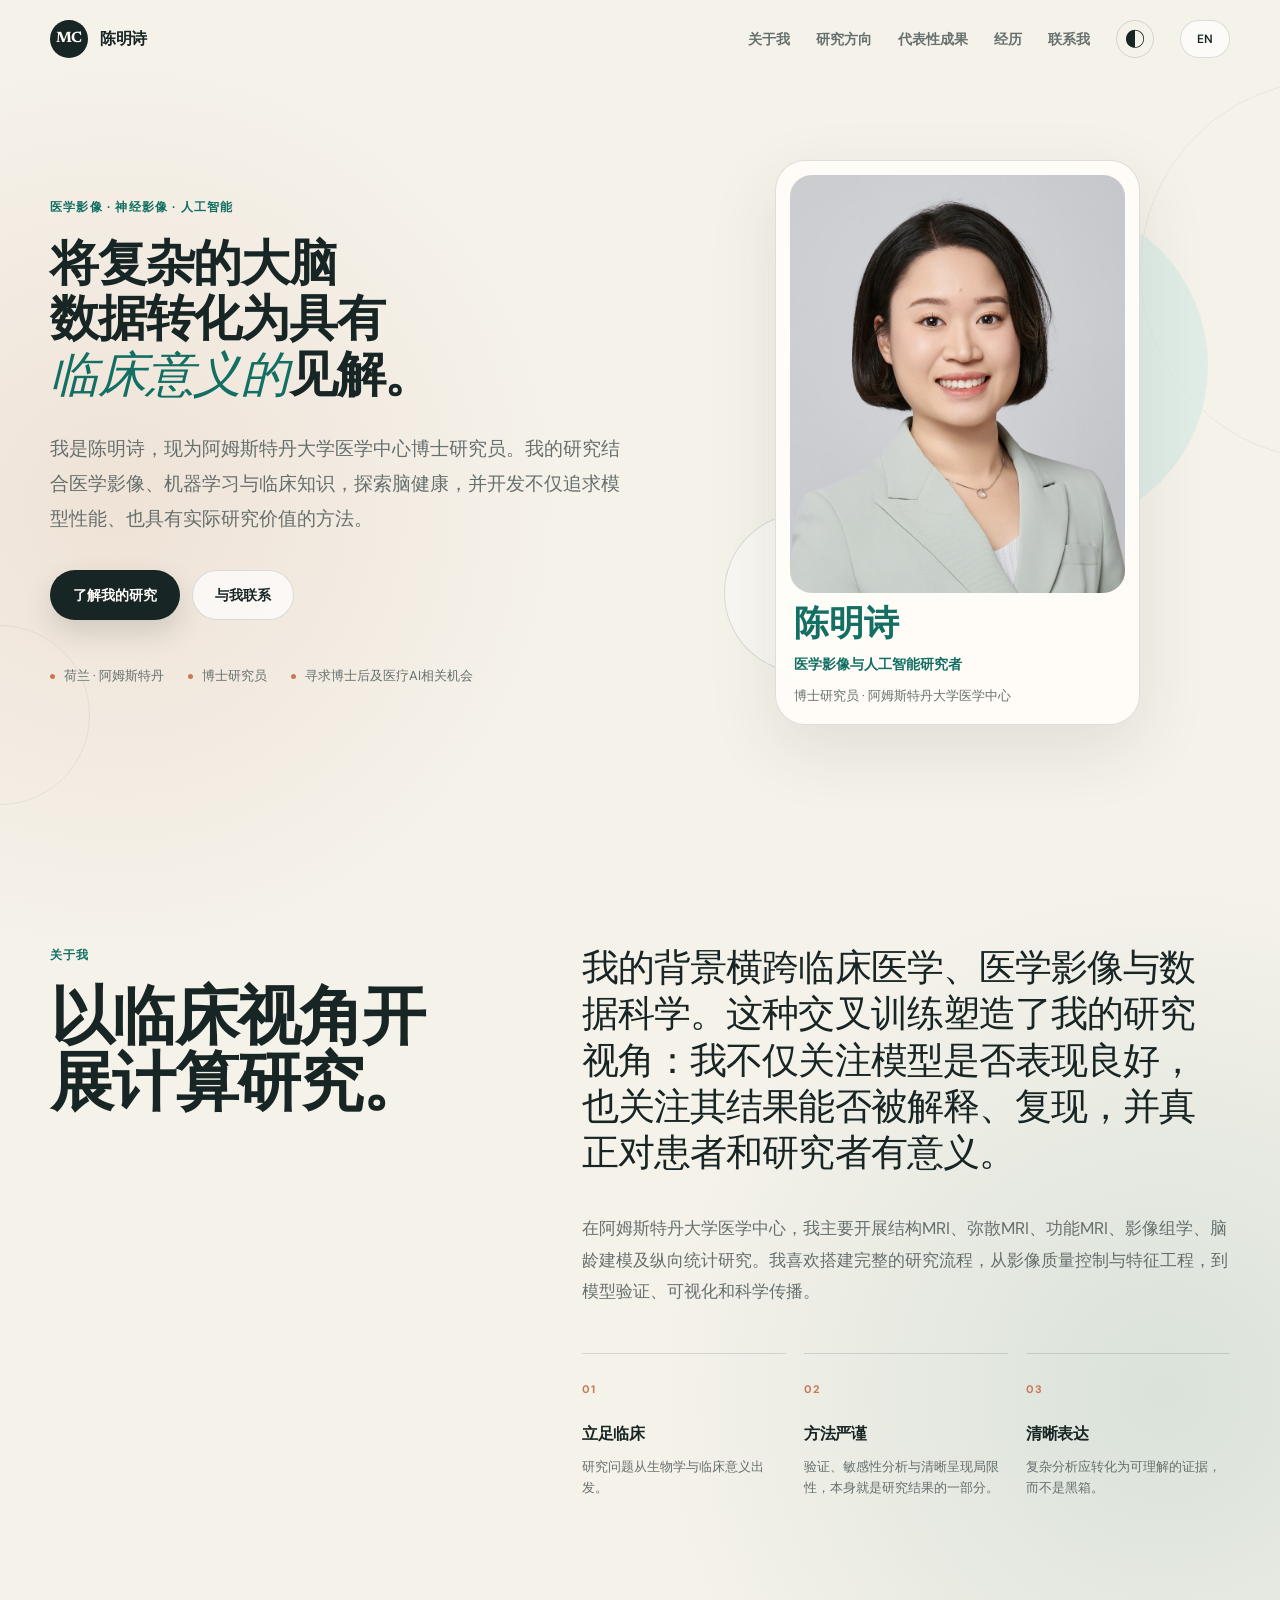
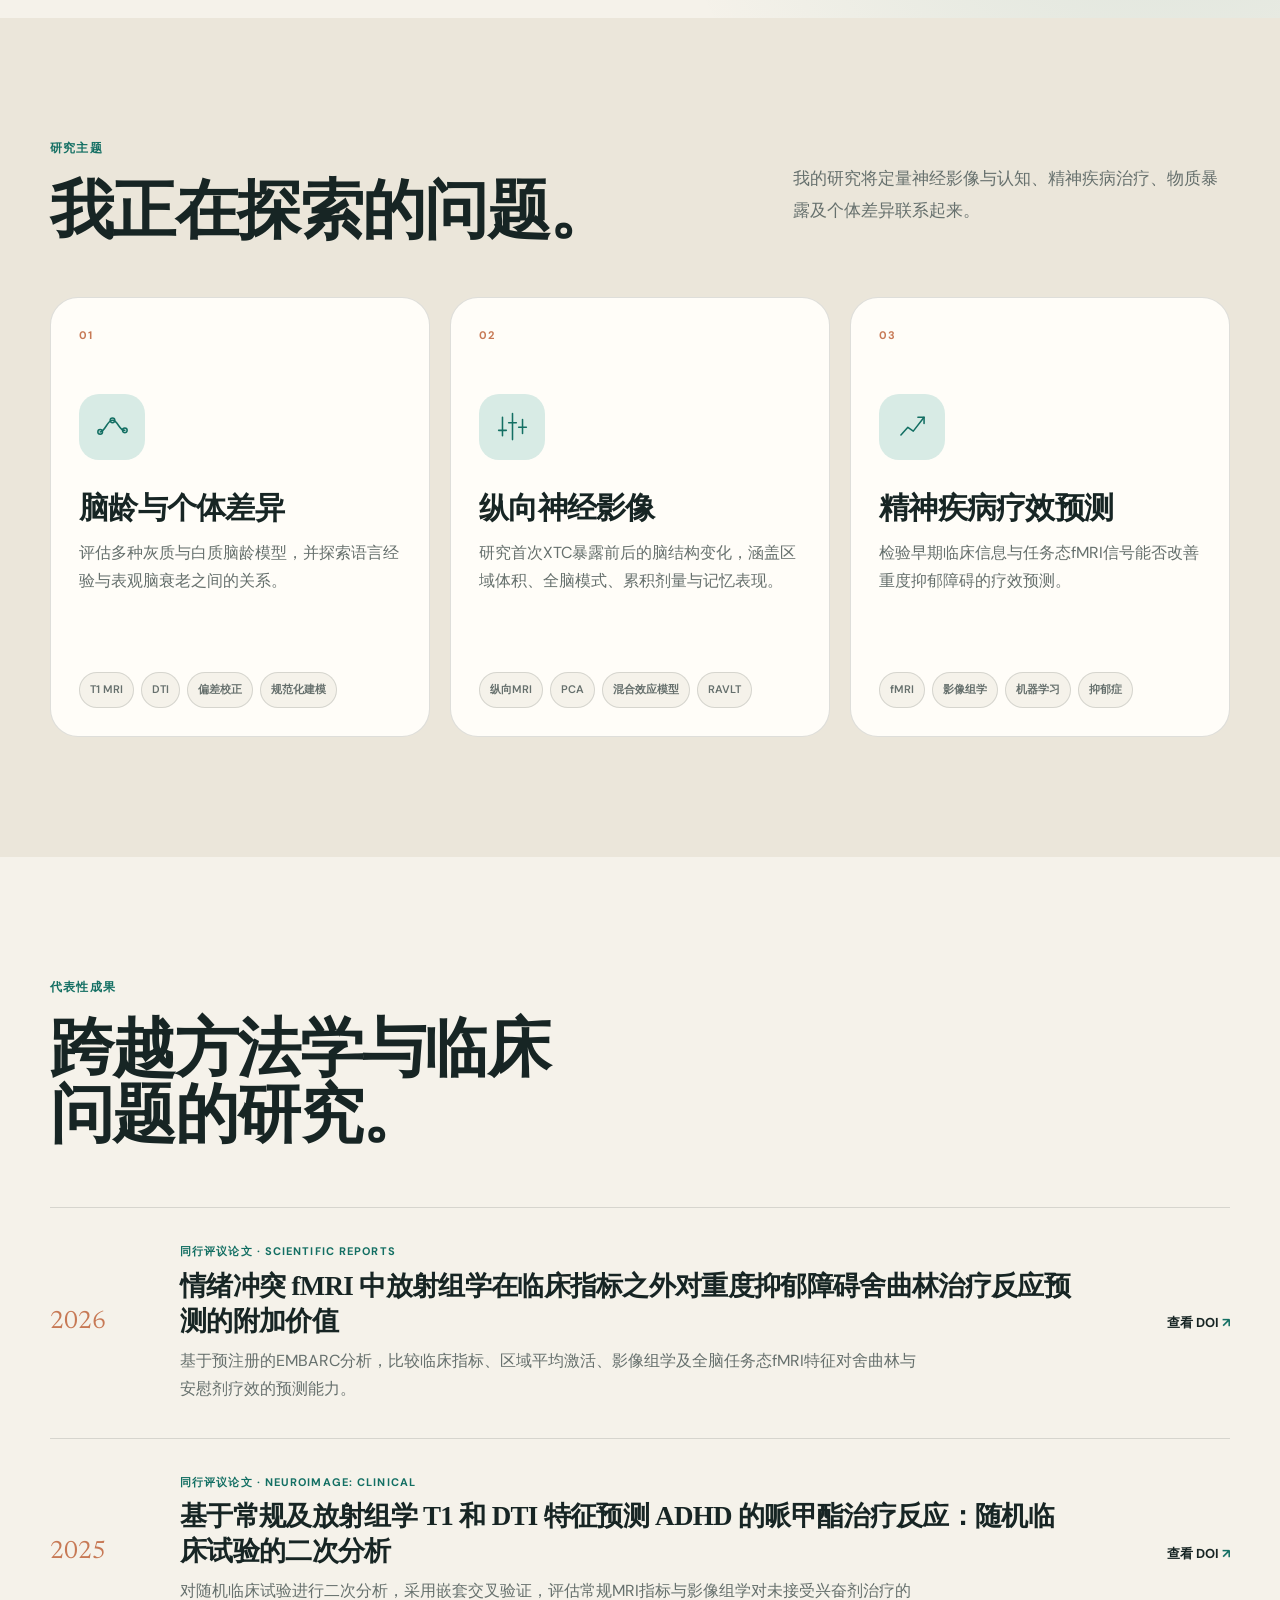
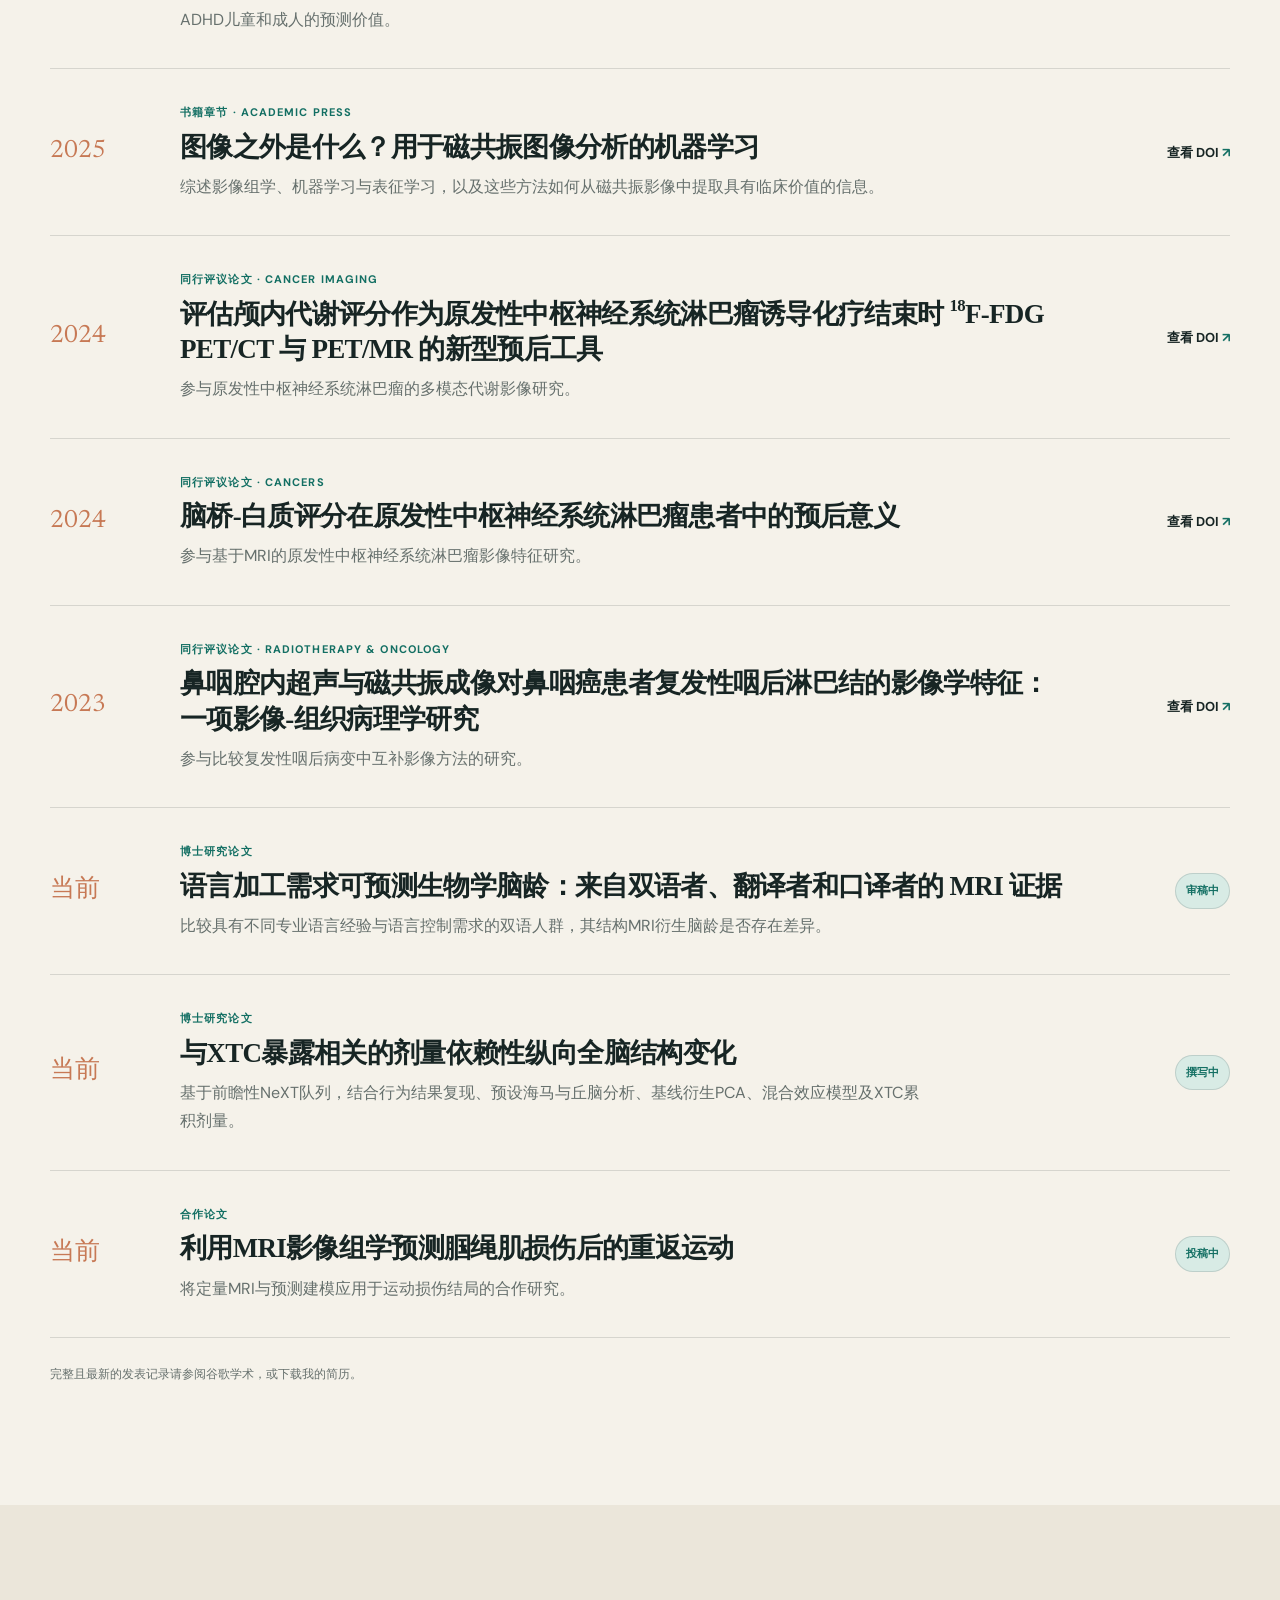
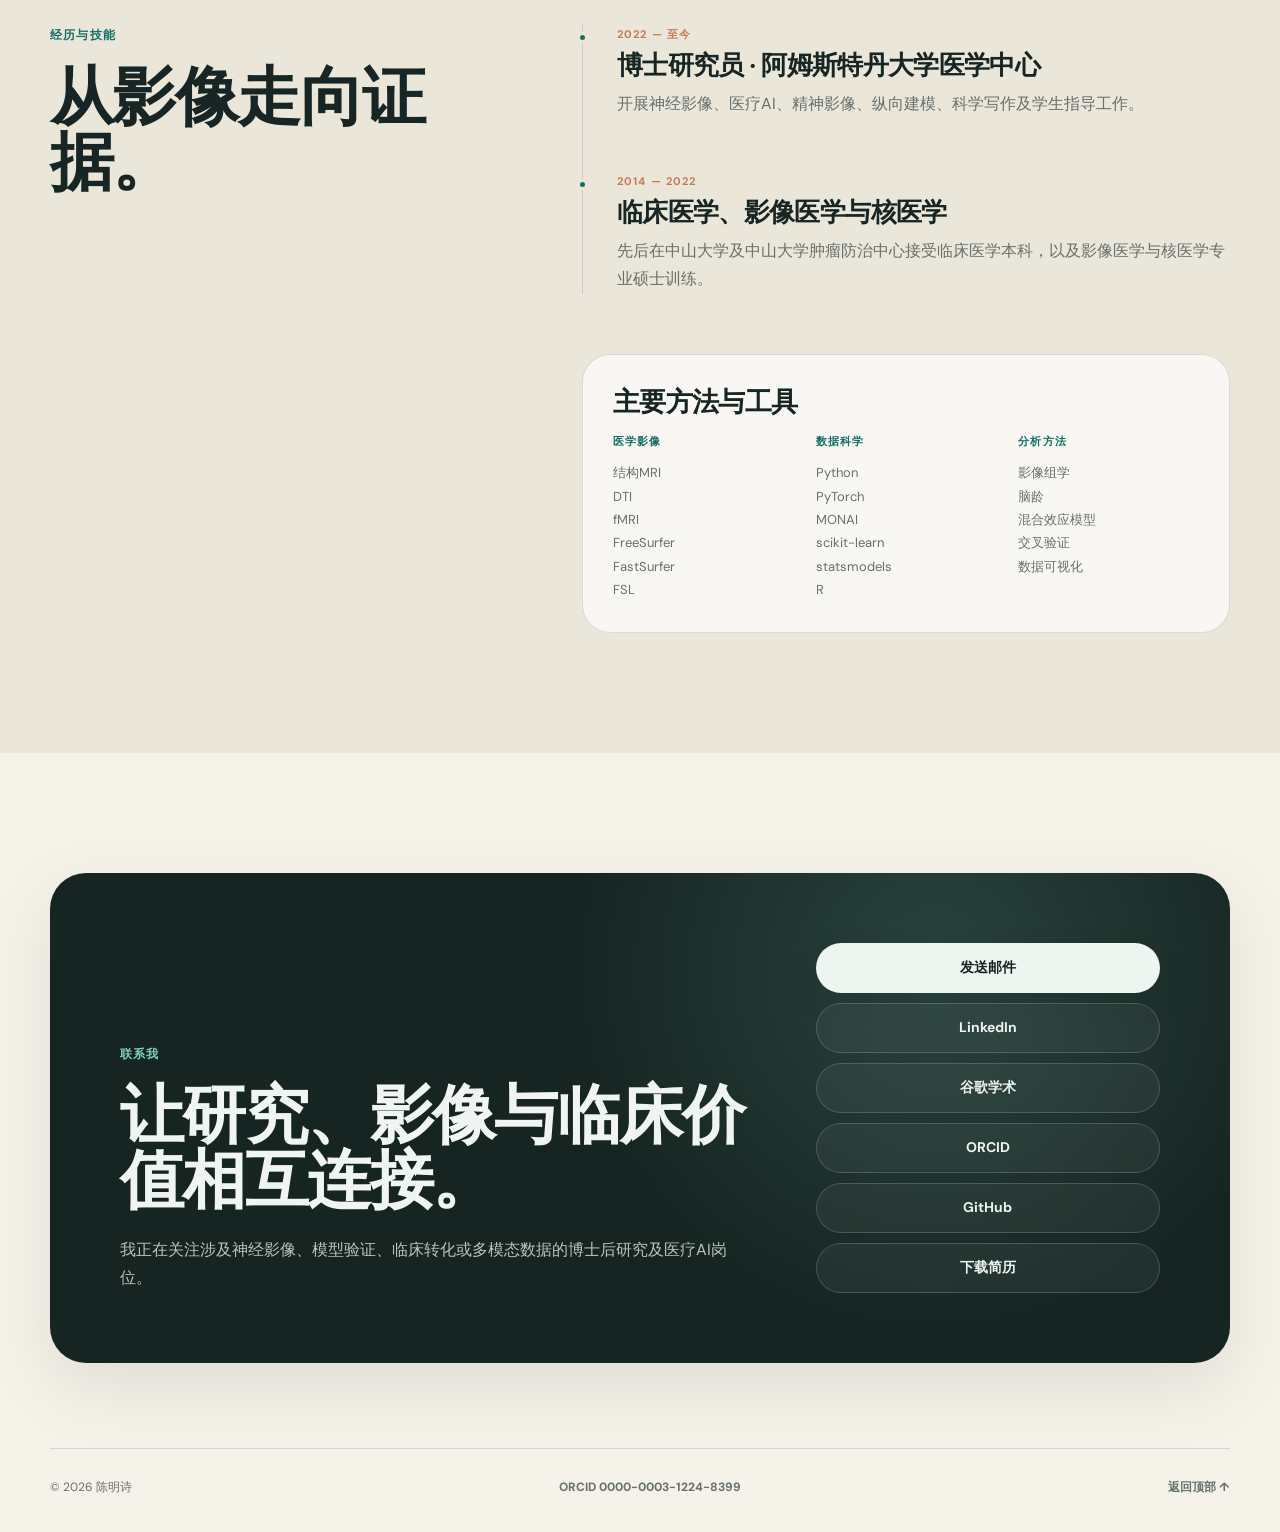
==== commit a1a272b8: "Update Chinese text for clarity and accuracy" ====
--- a/zh.html
+++ b/zh.html
@@ -51,7 +51,7 @@
 <div class="container hero-grid">
 <div class="hero-copy reveal">
 <p class="eyebrow">医学影像 · 神经影像 · 人工智能</p>
-<h1>将复杂的脑数据转化为<em>具有临床意义的</em>洞见。</h1>
+<h1>将复杂的大脑<em>数据转化为具有</em>临床意义的洞见。</h1>
 <p class="hero-lead">我是陈明诗（Mingshi Chen），现为阿姆斯特丹大学医学中心博士研究员。我的研究结合医学影像、机器学习与临床知识，探索脑健康，并开发不仅追求模型性能、也具有实际研究价值的方法。</p>
 <div class="hero-actions">
 <a class="button button-primary" href="#research">了解我的研究</a>
@@ -245,25 +245,25 @@
 <a class="text-link" href="https://doi.org/10.1016/j.radonc.2023.109579" rel="noopener noreferrer" target="_blank">查看 DOI <span aria-hidden="true">↗</span></a>
 </article>
 <article class="work-item reveal">
-<div class="work-year">Current</div>
-<div>
-<p class="work-type">研究论文</p>
+<div class="work-year">当前</div>
+<div>
+<p class="work-type">博士研究论文</p>
 <h3>双语语言使用与脑龄的关联：来自双语者、笔译者与口译者的MRI证据</h3>
 <p>比较具有不同专业语言经验与语言控制需求的双语人群，其结构MRI衍生脑龄是否存在差异。</p>
 </div>
 <span class="status-pill">审稿中</span>
 </article>
 <article class="work-item reveal">
-<div class="work-year">Current</div>
-<div>
-<p class="work-type">博士课题</p>
+<div class="work-year">当前</div>
+<div>
+<p class="work-type">博士研究论文</p>
 <h3>与XTC暴露相关的剂量依赖性纵向全脑结构变化</h3>
 <p>基于前瞻性NeXT队列，结合行为结果复现、预设海马与丘脑分析、基线衍生PCA、混合效应模型及XTC累积剂量。</p>
 </div>
 <span class="status-pill">撰写中</span>
 </article>
 <article class="work-item reveal">
-<div class="work-year">Current</div>
+<div class="work-year">当前</div>
 <div>
 <p class="work-type">合作论文</p>
 <h3>利用MRI影像组学预测腘绳肌损伤后的重返运动</h3>
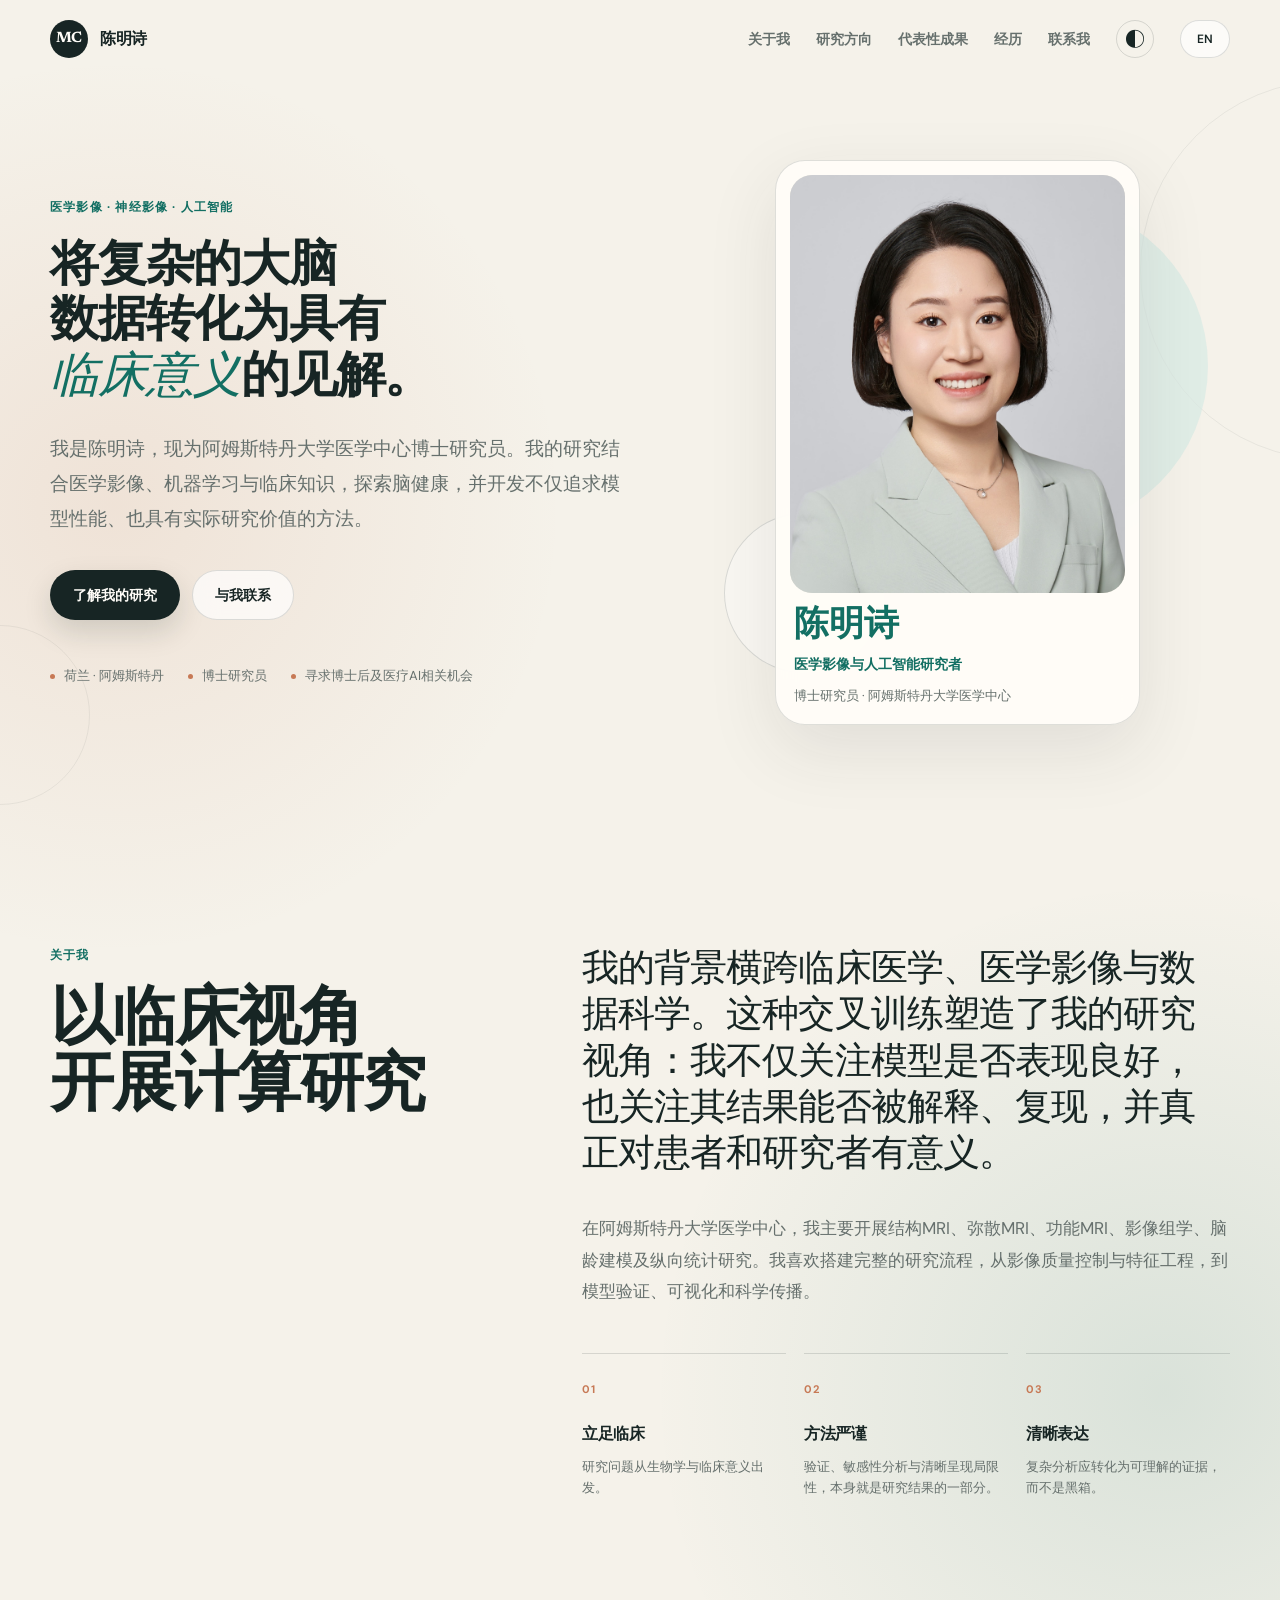
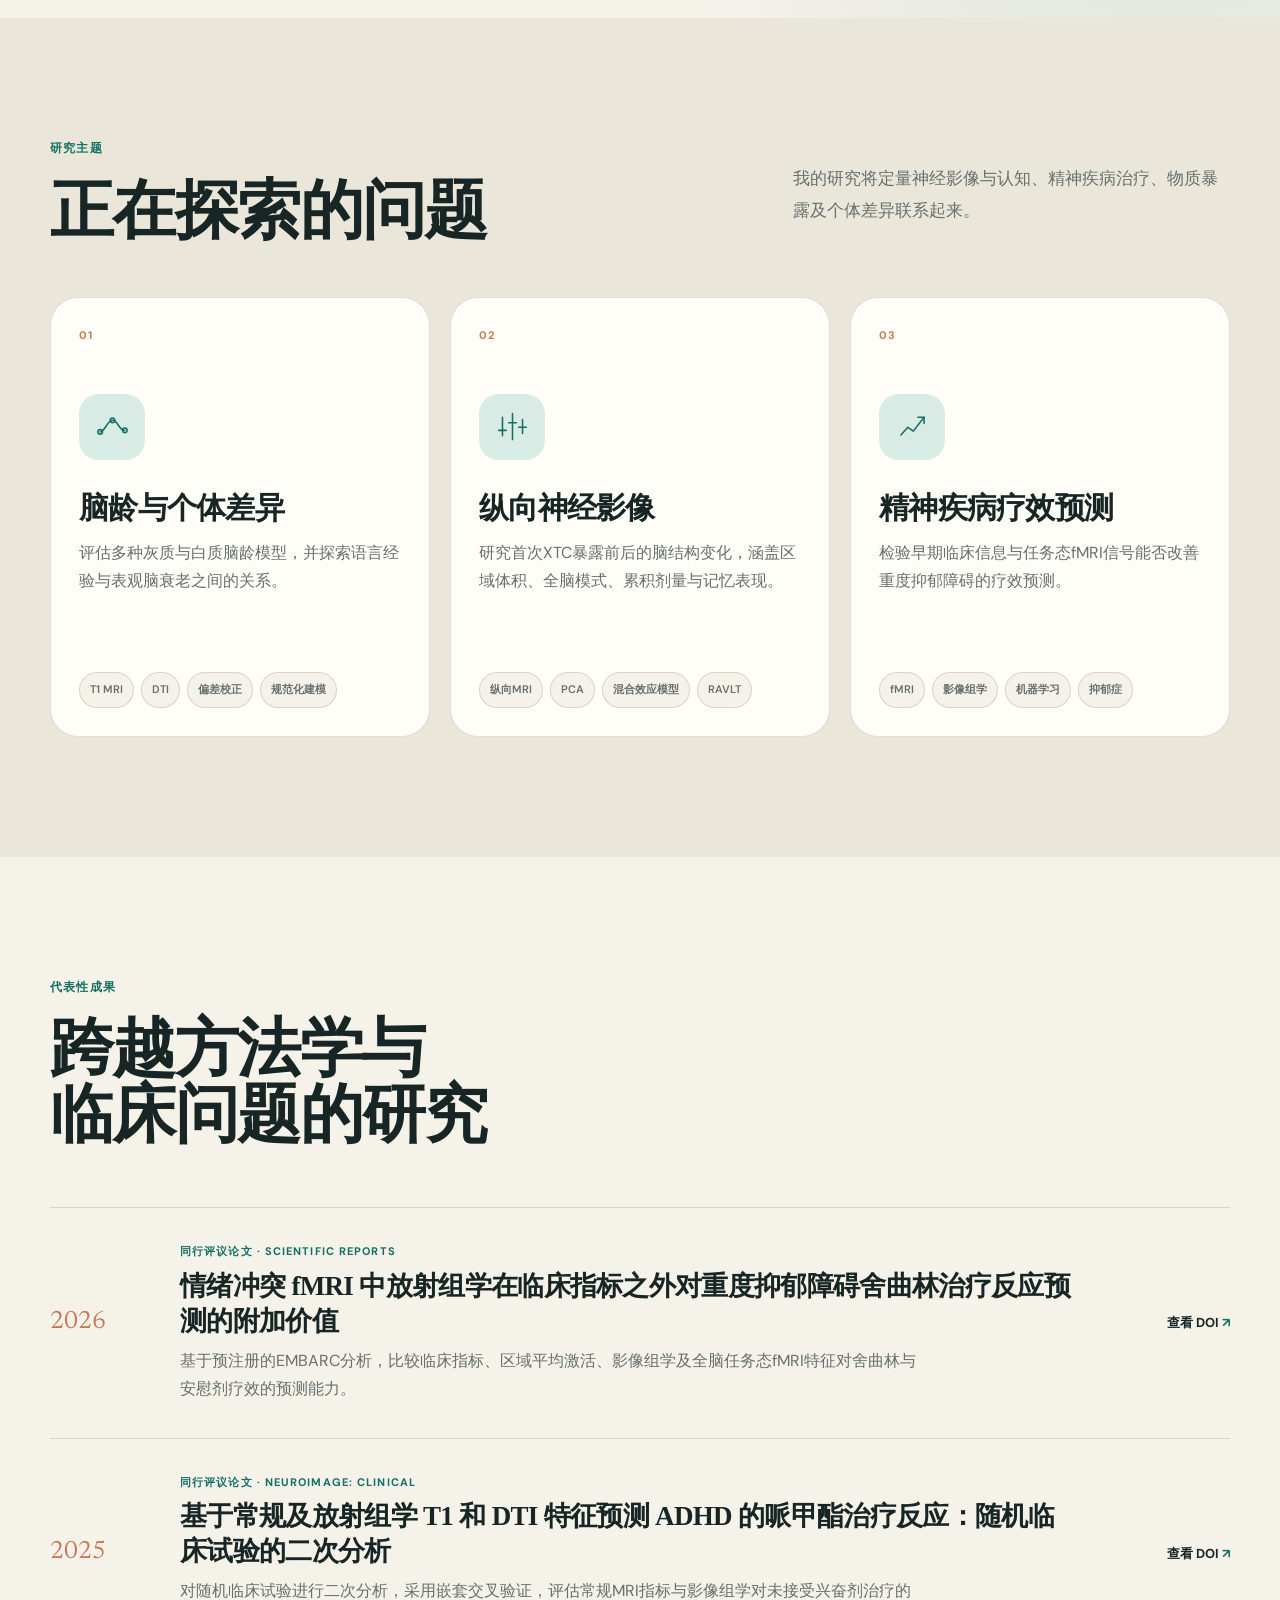
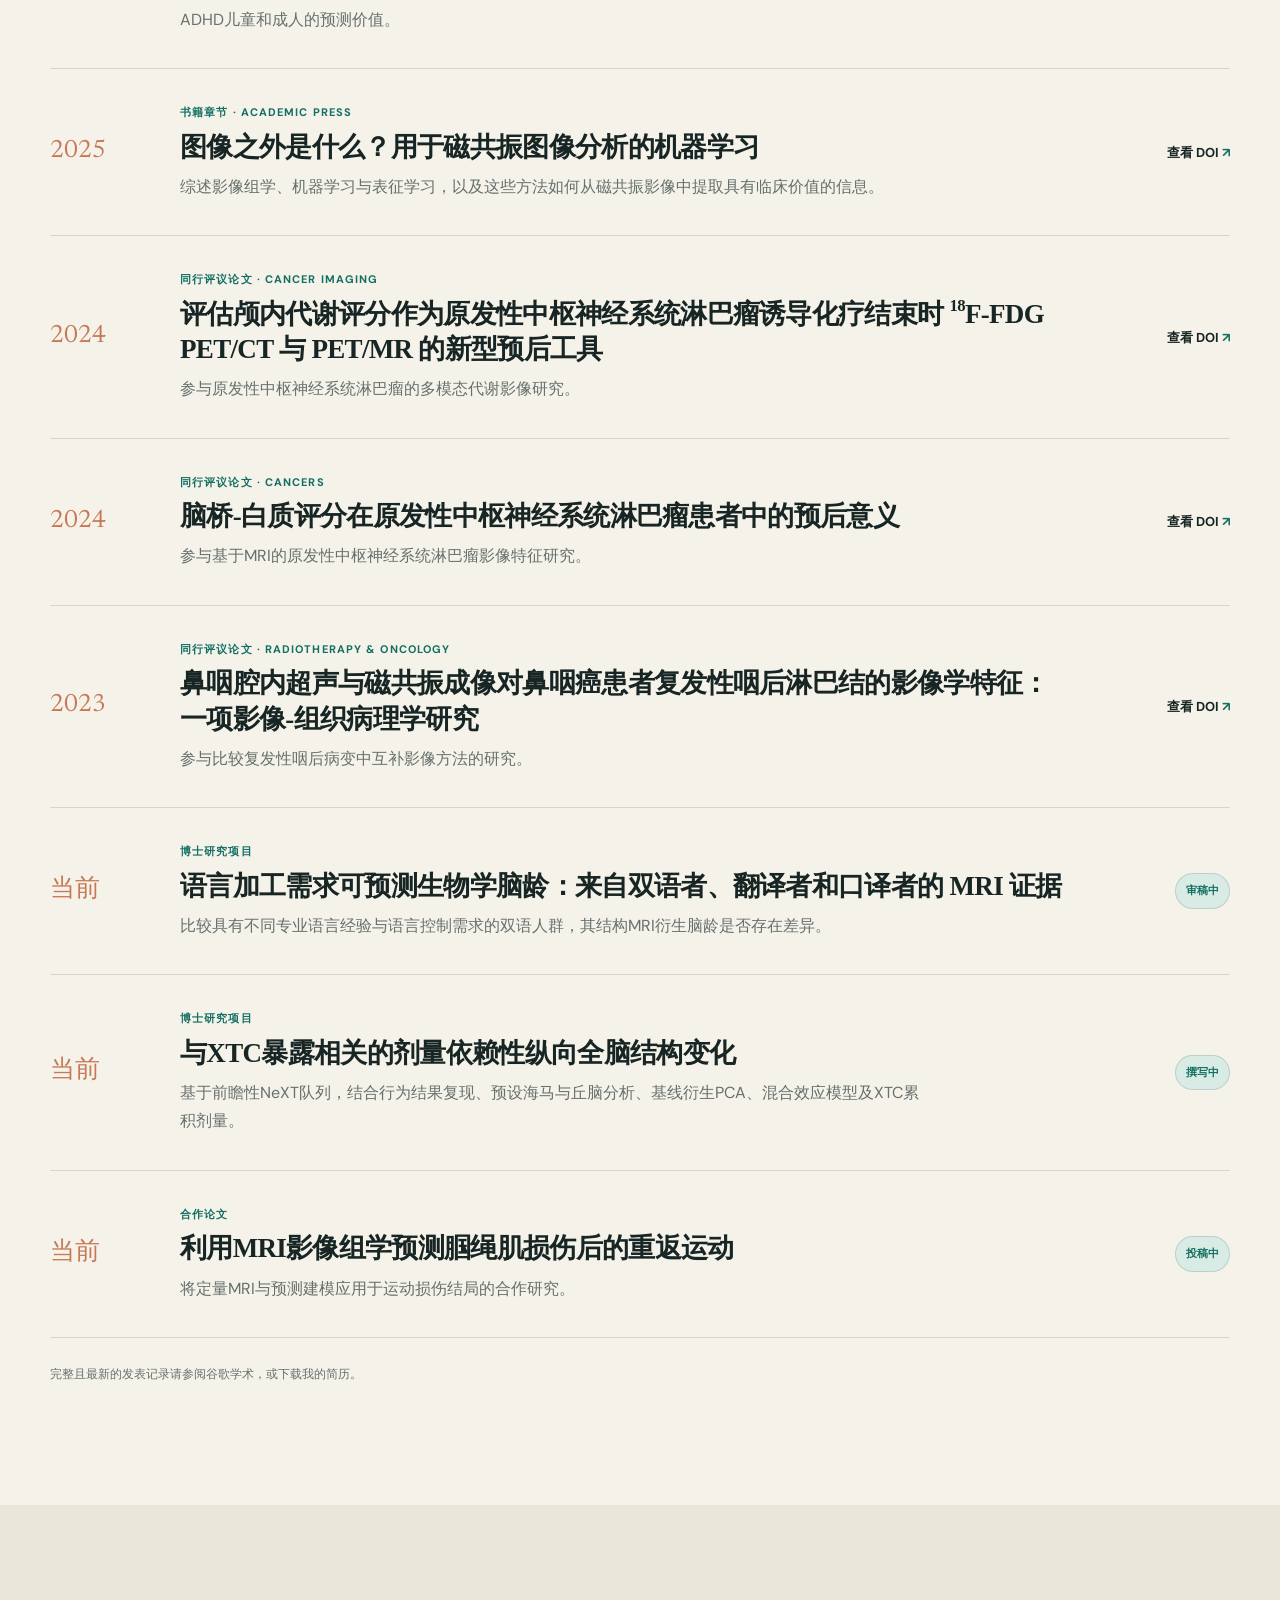
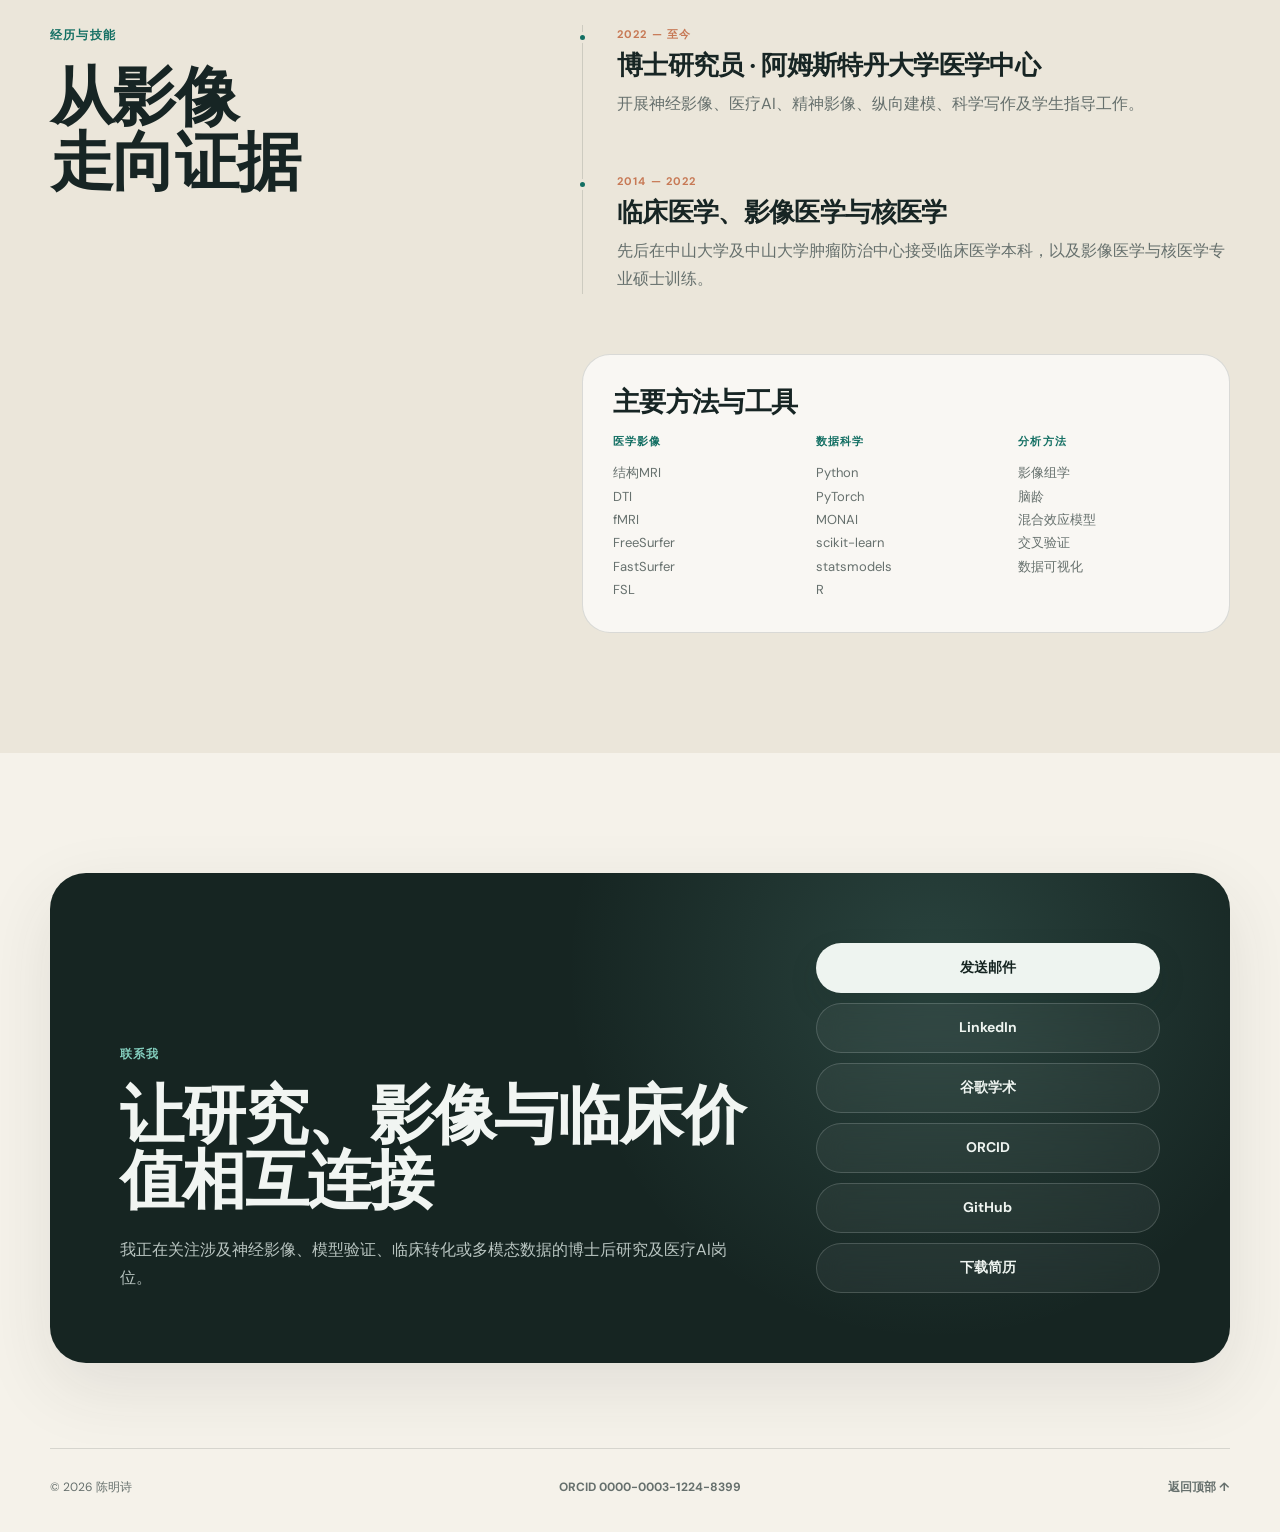
==== commit 32bcab3e: "Update text in zh.html for clarity" ====
--- a/zh.html
+++ b/zh.html
@@ -51,7 +51,7 @@
 <div class="container hero-grid">
 <div class="hero-copy reveal">
 <p class="eyebrow">医学影像 · 神经影像 · 人工智能</p>
-<h1>将复杂的大脑<em>数据转化为具有</em>临床意义的洞见。</h1>
+<h1>将复杂的大脑<em>数据转化为具有</em>临床意义的见解</h1>
 <p class="hero-lead">我是陈明诗（Mingshi Chen），现为阿姆斯特丹大学医学中心博士研究员。我的研究结合医学影像、机器学习与临床知识，探索脑健康，并开发不仅追求模型性能、也具有实际研究价值的方法。</p>
 <div class="hero-actions">
 <a class="button button-primary" href="#research">了解我的研究</a>
